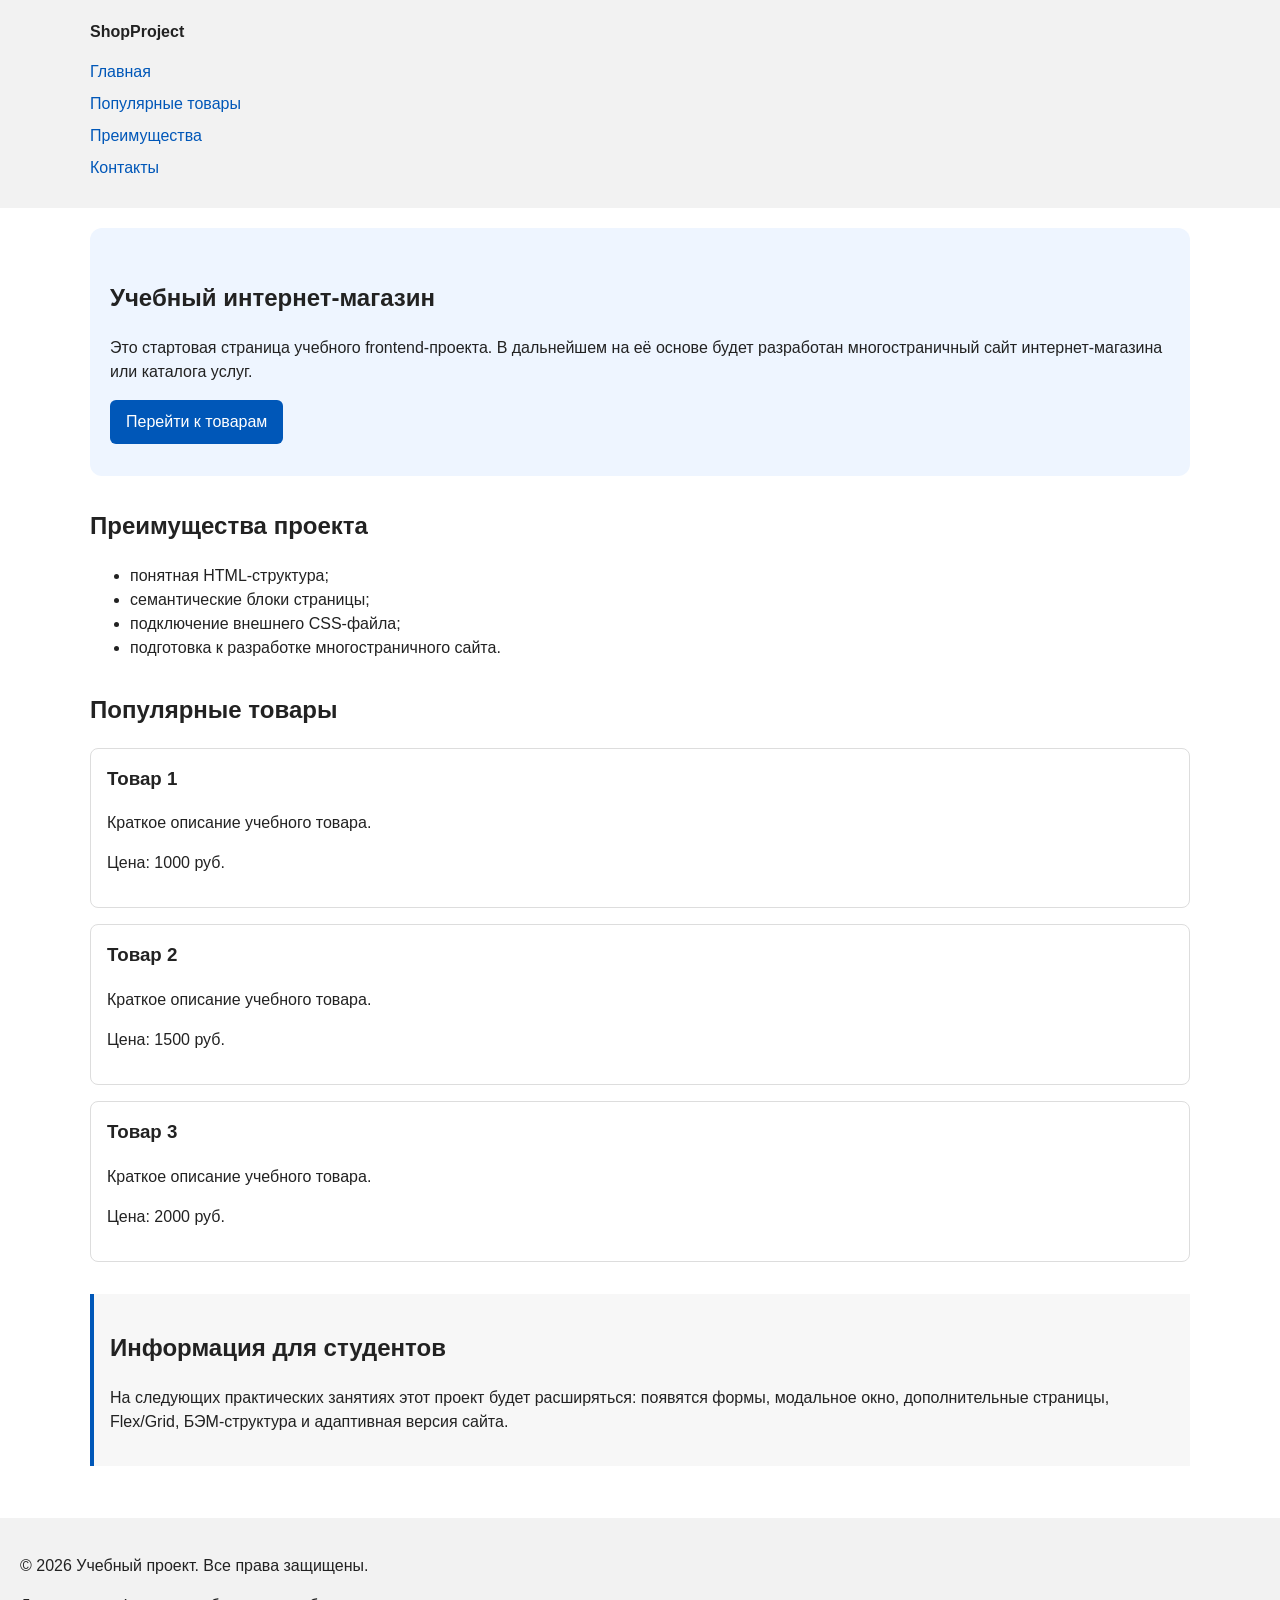
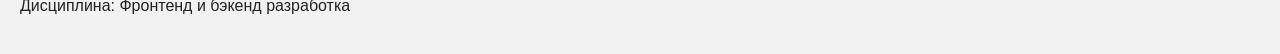
==== index.html @ c3f598f3 "feat: add semantic HTML structure and base CSS styles" ====
<!DOCTYPE html>
<html lang="ru">
<head>
  <meta charset="UTF-8">
  <meta name="viewport" content="width=device-width, initial-scale=1.0">
  <title>Учебный интернет-магазин</title>
  <link rel="stylesheet" href="css/style.css">
</head>
<body>

  <header>
    <div class="site-header">
      <a class="site-logo" href="index.html">ShopProject</a>

      <nav class="site-nav" aria-label="Основная навигация">
        <ul class="site-nav__list">
          <li><a href="index.html">Главная</a></li>
          <li><a href="#popular">Популярные товары</a></li>
          <li><a href="#advantages">Преимущества</a></li>
          <li><a href="#contacts">Контакты</a></li>
        </ul>
      </nav>
    </div>
  </header>

  <main>
    <section class="hero">
      <h1>Учебный интернет-магазин</h1>
      <p>
        Это стартовая страница учебного frontend-проекта.
        В дальнейшем на её основе будет разработан многостраничный сайт
        интернет-магазина или каталога услуг.
      </p>
      <a class="button" href="#popular">Перейти к товарам</a>
    </section>

    <section class="section" id="advantages">
      <h2>Преимущества проекта</h2>

      <ul class="advantages-list">
        <li>понятная HTML-структура;</li>
        <li>семантические блоки страницы;</li>
        <li>подключение внешнего CSS-файла;</li>
        <li>подготовка к разработке многостраничного сайта.</li>
      </ul>
    </section>

    <section class="section" id="popular">
      <h2>Популярные товары</h2>

      <article class="product-card">
        <h3>Товар 1</h3>
        <p>Краткое описание учебного товара.</p>
        <p>Цена: 1000 руб.</p>
      </article>

      <article class="product-card">
        <h3>Товар 2</h3>
        <p>Краткое описание учебного товара.</p>
        <p>Цена: 1500 руб.</p>
      </article>

      <article class="product-card">
        <h3>Товар 3</h3>
        <p>Краткое описание учебного товара.</p>
        <p>Цена: 2000 руб.</p>
      </article>
    </section>

    <aside class="aside-info">
      <h2>Информация для студентов</h2>
      <p>
        На следующих практических занятиях этот проект будет расширяться:
        появятся формы, модальное окно, дополнительные страницы, Flex/Grid,
        БЭМ-структура и адаптивная версия сайта.
      </p>
    </aside>
  </main>

  <!-- Подвал сайта -->
  <footer id="contacts">
    <p>&copy; 2026 Учебный проект. Все права защищены.</p>
    <p>Дисциплина: Фронтенд и бэкенд разработка</p>
  </footer>

</body>
</html>
---- css/style.css ----
/* 
  Универсальное правило для всех элементов.
  border-box делает расчёт размеров более понятным:
  width включает content, padding и border.
*/
* {
  box-sizing: border-box;
}

/*
  Убираем стандартный внешний отступ браузера у body.
  Без этого вокруг страницы может появиться белая рамка.
*/
body {
  margin: 0;
  font-family: Arial, sans-serif;
  line-height: 1.5;
  color: #222222;
  background-color: #ffffff;
}
/*
  Задаём внутренние отступы для основных областей страницы.
  Это делает содержимое визуально отделённым от краёв окна браузера.
*/
header,
main,
footer {
  padding: 20px;
}

/*
  Оформляем шапку страницы.
  Пока используется простой светло-серый фон.
*/
header {
  background-color: #f2f2f2;
}

/*
  Оформляем подвал страницы тем же фоном,
  чтобы визуально отделить его от основного содержимого.
*/
footer {
  background-color: #f2f2f2;
}
/*
  Ограничиваем ширину содержимого шапки,
  чтобы оно не растягивалось слишком сильно на широких экранах.
*/
.site-header {
  max-width: 1100px;
  margin: 0 auto;
}

/*
  Оформляем текстовый логотип.
*/
.site-logo {
  font-weight: bold;
  text-decoration: none;
  color: #222222;
}

/*
  Убираем стандартные отступы и маркеры списка навигации.
*/
.site-nav__list {
  padding: 0;
  margin: 16px 0 0;
  list-style: none;
}

/*
  Добавляем расстояние между пунктами меню.
*/
.site-nav__list li {
  margin-bottom: 8px;
}

/*
  Оформляем ссылки меню.
*/
.site-nav__list a {
  color: #0057b8;
  text-decoration: none;
}

/*
  При наведении мыши подчёркиваем ссылку.
  Подробно состояния интерфейса будут рассмотрены в практической работе 1.7.
*/
.site-nav__list a:hover {
  text-decoration: underline;
}
/*
  Hero-блок — первый крупный блок страницы.
  Он визуально отделяется от остальных разделов фоном и отступами.
*/
.hero {
  max-width: 1100px;
  margin: 0 auto 32px;
  padding: 32px 20px;
  background-color: #eef5ff;
  border-radius: 12px;
}

/*
  Общий класс для разделов страницы.
*/
.section {
  max-width: 1100px;
  margin: 0 auto 32px;
}

/*
  Убираем лишний верхний отступ у заголовков разделов.
*/
.section h2 {
  margin-top: 0;
}
/*
  Карточка товара — самостоятельный блок.
  На следующих занятиях карточки будут доработаны и выстроены в сетку.
*/
.product-card {
  margin-bottom: 16px;
  padding: 16px;
  border: 1px solid #dddddd;
  border-radius: 8px;
  background-color: #ffffff;
}

/*
  Убираем лишний верхний отступ у заголовка карточки.
*/
.product-card h3 {
  margin-top: 0;
}
/*
  Пока это обычная ссылка, но визуально она оформляется как кнопка.
*/
.button {
  display: inline-block;
  padding: 10px 16px;
  color: #ffffff;
  background-color: #0057b8;
  text-decoration: none;
  border-radius: 6px;
}

/*
  Простое состояние наведения для кнопки.
*/
.button:hover {
  background-color: #003f86;
}

/*
  Дополнительный информационный блок.
*/
.aside-info {
  max-width: 1100px;
  margin: 0 auto 32px;
  padding: 16px;
  border-left: 4px solid #0057b8;
  background-color: #f7f7f7;
}
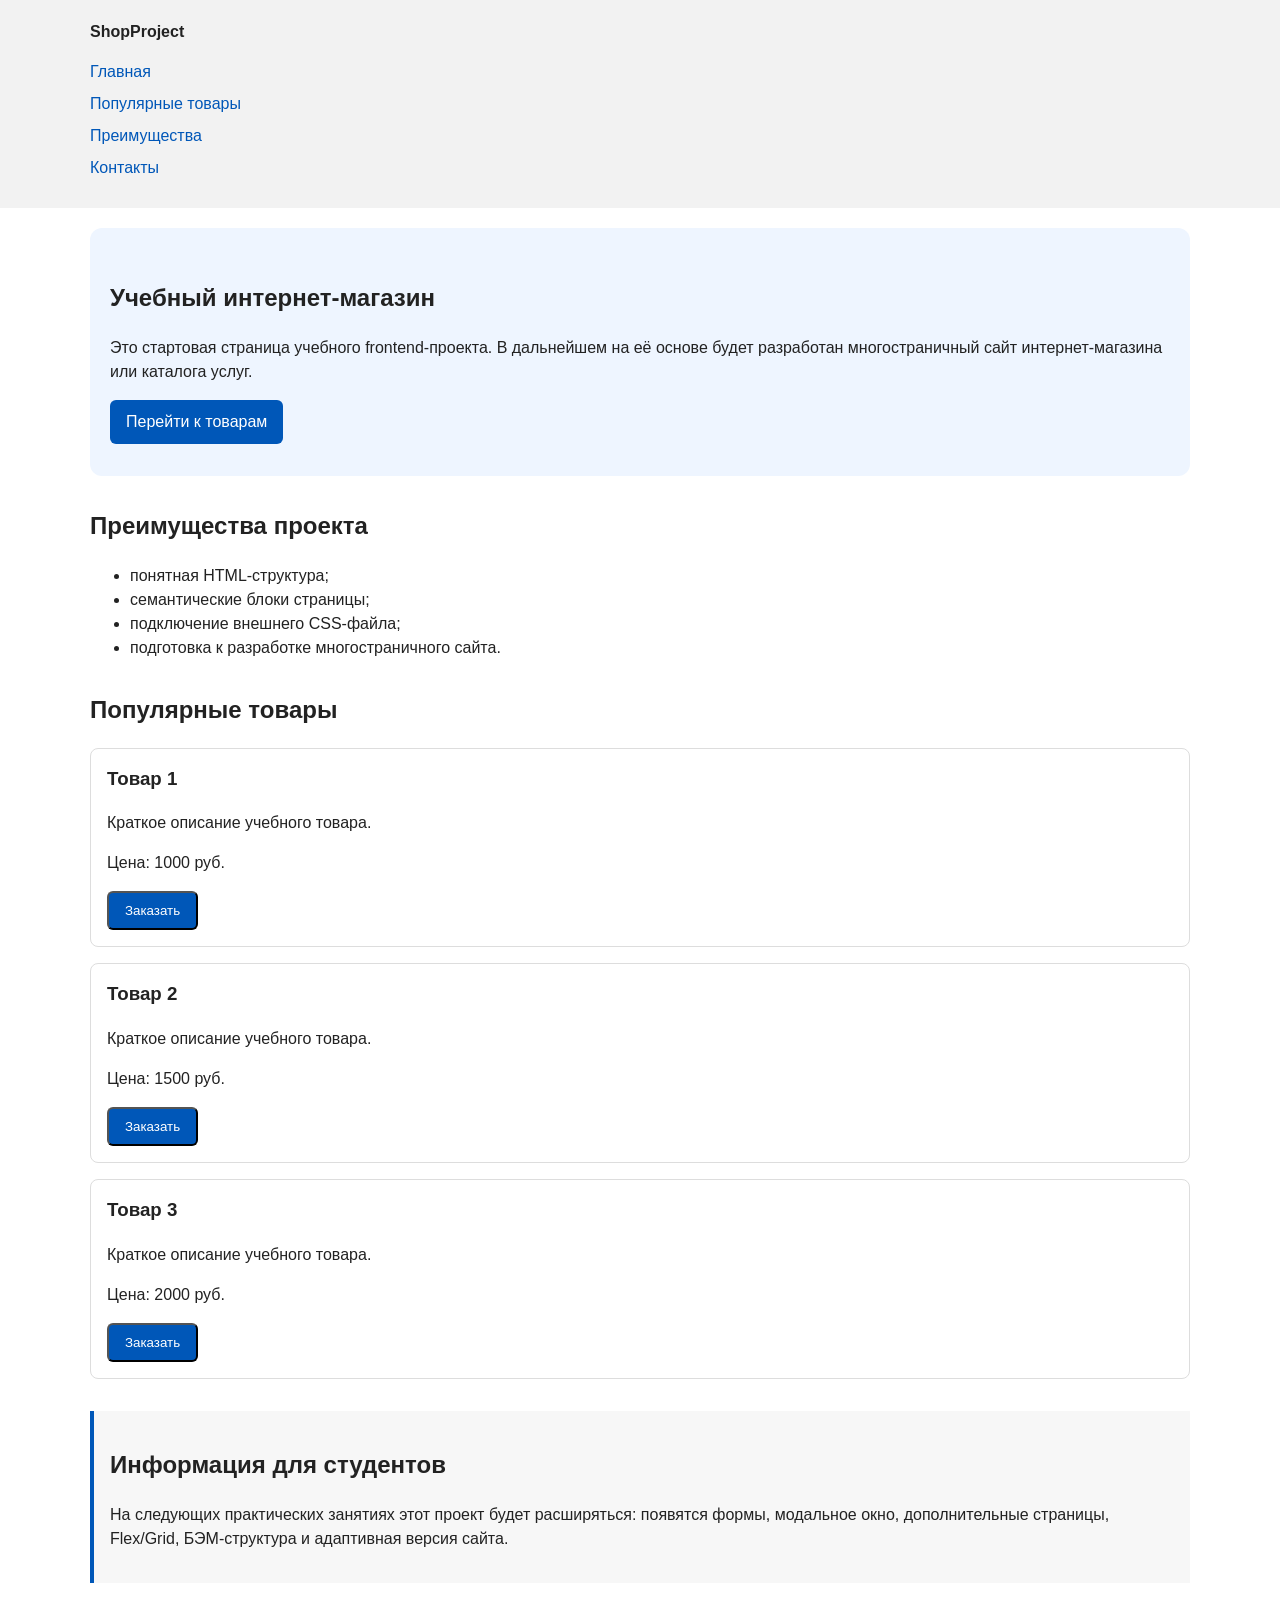
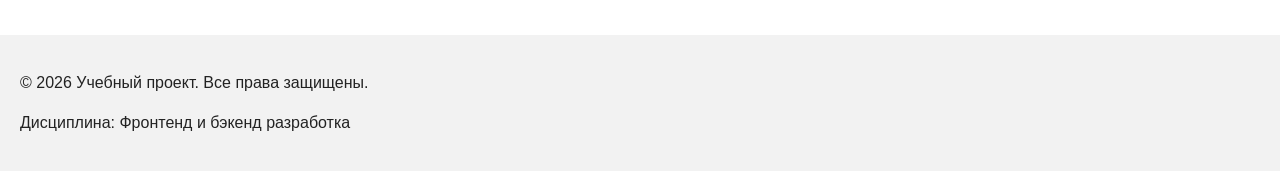
==== commit 06bb58aa: "feat: add order form modal and validation" ====
--- a/index.html
+++ b/index.html
@@ -5,6 +5,7 @@
   <meta name="viewport" content="width=device-width, initial-scale=1.0">
   <title>Учебный интернет-магазин</title>
   <link rel="stylesheet" href="css/style.css">
+  <script src="js/main.js" defer></script>
 </head>
 <body>
 
@@ -52,18 +53,30 @@
         <h3>Товар 1</h3>
         <p>Краткое описание учебного товара.</p>
         <p>Цена: 1000 руб.</p>
+        <button class="button product-card__button" type="button" data-product="Товар 1">
+  Заказать
+</button>
+        
       </article>
 
       <article class="product-card">
         <h3>Товар 2</h3>
         <p>Краткое описание учебного товара.</p>
         <p>Цена: 1500 руб.</p>
+        <button class="button product-card__button" type="button" data-product="Товар 1">
+  Заказать
+</button>
+
       </article>
 
       <article class="product-card">
         <h3>Товар 3</h3>
         <p>Краткое описание учебного товара.</p>
         <p>Цена: 2000 руб.</p>
+        <button class="button product-card__button" type="button" data-product="Товар 1">
+  Заказать
+</button>
+
       </article>
     </section>
 
@@ -82,6 +95,102 @@
     <p>&copy; 2026 Учебный проект. Все права защищены.</p>
     <p>Дисциплина: Фронтенд и бэкенд разработка</p>
   </footer>
+<dialog class="order-dialog" id="order-dialog" aria-labelledby="order-dialog-title">
+  <h2 id="order-dialog-title">Оформление заявки</h2>
+
+  <form class="order-form" id="order-form" action="#" method="post" novalidate>
+    <input id="selected-product" name="selected-product" type="hidden">
+
+    <div class="form-field">
+      <label for="order-name">Имя</label>
+      <input
+        id="order-name"
+        name="name"
+        type="text"
+        placeholder="Введите ваше имя"
+        minlength="2"
+        autocomplete="given-name"
+        required
+      >
+    </div>
+
+    <div class="form-field">
+      <label for="order-email">E-mail</label>
+      <input
+        id="order-email"
+        name="email"
+        type="email"
+        placeholder="example@mail.ru"
+        autocomplete="email"
+        required
+      >
+    </div>
+
+    <div class="form-field">
+      <label for="order-phone">Телефон</label>
+      <input
+        id="order-phone"
+        name="phone"
+        type="tel"
+        inputmode="tel"
+        placeholder="+7 (900) 000-00-00"
+        pattern="^\+7 \(\d{3}\) \d{3}-\d{2}-\d{2}$"
+        required
+      >
+      <small>Формат: +7 (900) 000-00-00</small>
+    </div>
+
+    <div class="form-field">
+      <label for="order-date">Дата связи</label>
+      <input
+        id="order-date"
+        name="date"
+        type="date"
+      >
+    </div>
+
+    <div class="form-field">
+      <label for="order-topic">Тема заявки</label>
+      <select id="order-topic" name="topic" required>
+        <option value="">Выберите тему</option>
+        <option value="product">Заказ товара</option>
+        <option value="consultation">Консультация</option>
+        <option value="delivery">Доставка</option>
+      </select>
+    </div>
+
+    <div class="form-field">
+      <label for="order-comment">Комментарий</label>
+      <textarea
+        id="order-comment"
+        name="comment"
+        rows="4"
+        placeholder="Укажите дополнительную информацию"
+      ></textarea>
+    </div>
+
+    <div class="form-field form-field--checkbox">
+      <label>
+        <input
+          id="order-agreement"
+          name="agreement"
+          type="checkbox"
+          required
+        >
+        Я согласен на обработку данных
+      </label>
+    </div>
+
+    <div class="form-actions">
+      <button type="button" id="close-order-dialog">Закрыть</button>
+      <button type="submit">Отправить заявку</button>
+    </div>
+  </form>
+</dialog>
+
+<p class="success-message" id="success-message" hidden>
+  Форма успешно отправлена!
+</p>
 
 </body>
 </html>
--- a/css/style.css
+++ b/css/style.css
@@ -165,3 +165,104 @@
   border-left: 4px solid #0057b8;
   background-color: #f7f7f7;
 }
+/*
+  Модальное окно.
+  Элемент dialog сам умеет открываться поверх страницы.
+*/
+.order-dialog {
+  width: min(100% - 32px, 560px);
+  padding: 24px;
+  border: none;
+  border-radius: 12px;
+}
+
+/*
+  Затемнение фона за модальным окном.
+*/
+.order-dialog::backdrop {
+  background-color: rgba(0, 0, 0, 0.5);
+}
+
+/*
+  Поле формы.
+  Каждый блок получает нижний отступ.
+*/
+.form-field {
+  margin-bottom: 16px;
+}
+
+/*
+  Подпись поля.
+*/
+.form-field label {
+  display: block;
+  margin-bottom: 6px;
+}
+
+/*
+  Основные поля формы.
+*/
+.form-field input,
+.form-field select,
+.form-field textarea {
+  width: 100%;
+  padding: 10px 12px;
+  border: 1px solid #cccccc;
+  border-radius: 6px;
+  font: inherit;
+}
+
+/*
+  Checkbox не должен занимать всю ширину.
+*/
+.form-field input[type="checkbox"] {
+  width: auto;
+}
+
+/*
+  Подсказка под полем телефона.
+*/
+.form-field small {
+  display: block;
+  margin-top: 4px;
+  color: #666666;
+}
+
+/*
+  Видимый фокус для клавиатурной навигации.
+*/
+.form-field input:focus-visible,
+.form-field select:focus-visible,
+.form-field textarea:focus-visible,
+.form-actions button:focus-visible {
+  outline: 2px solid #0057b8;
+  outline-offset: 2px;
+}
+
+/*
+  Подсветка ошибочных полей.
+  Атрибут aria-invalid будет добавляться через JavaScript.
+*/
+[aria-invalid="true"] {
+  border-color: #b00020;
+}
+
+/*
+  Кнопки формы.
+*/
+.form-actions {
+  display: flex;
+  gap: 12px;
+  margin-top: 20px;
+}
+
+/*
+  Сообщение об успешной отправке.
+*/
+.success-message {
+  max-width: 1100px;
+  margin: 24px auto;
+  padding: 16px;
+  border-left: 4px solid #168a2f;
+  background-color: #eefaf0;
+}
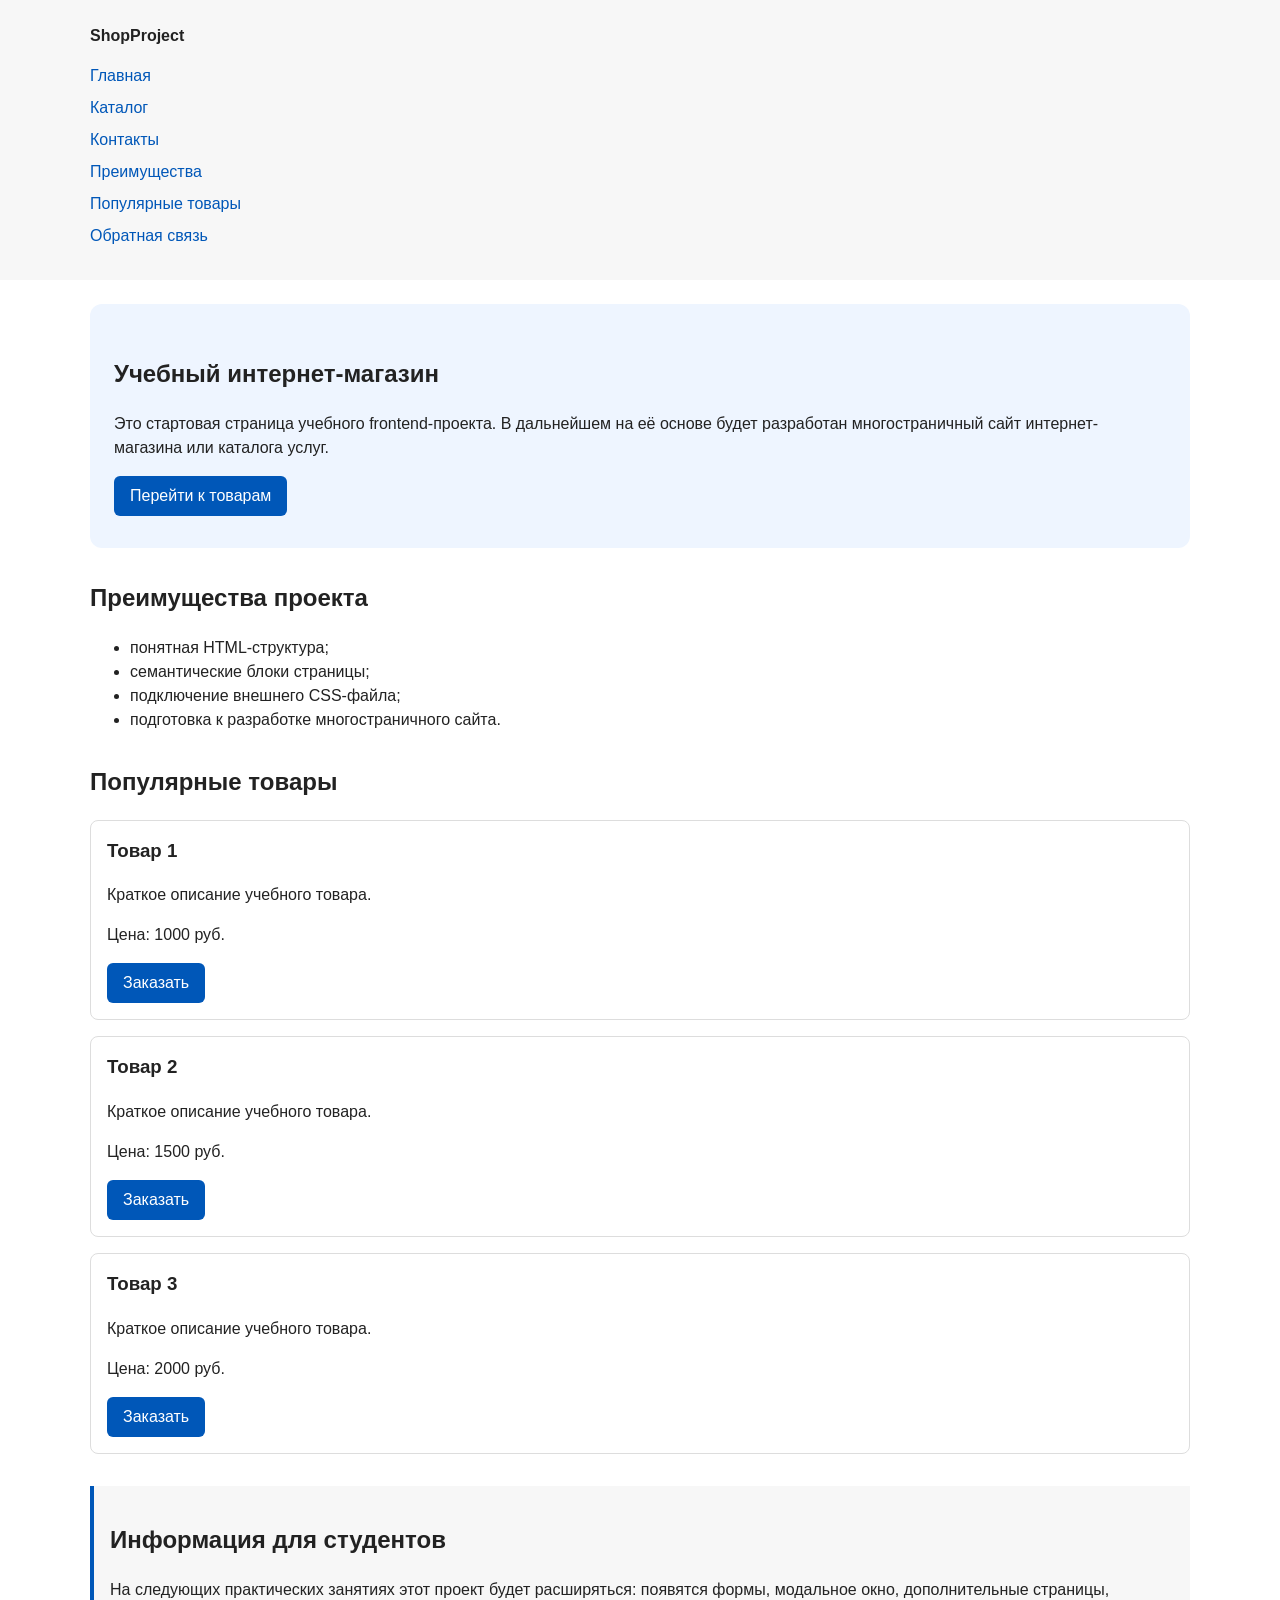
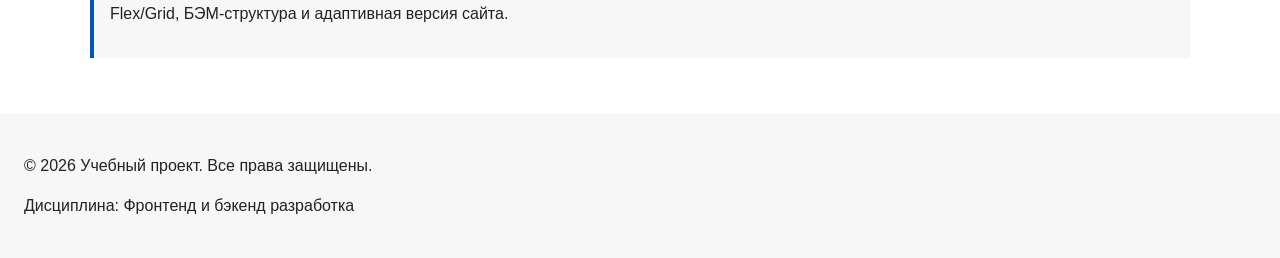
==== commit 22e9a4a3: "feat: add multi-page structure navigation and anchors" ====
--- a/index.html
+++ b/index.html
@@ -3,6 +3,7 @@
 <head>
   <meta charset="UTF-8">
   <meta name="viewport" content="width=device-width, initial-scale=1.0">
+  <meta name="description" content="Главная страница учебного интернет-магазина: преимущества и популярные товары.">
   <title>Учебный интернет-магазин</title>
   <link rel="stylesheet" href="css/style.css">
   <script src="js/main.js" defer></script>
@@ -16,9 +17,11 @@
       <nav class="site-nav" aria-label="Основная навигация">
         <ul class="site-nav__list">
           <li><a href="index.html">Главная</a></li>
-          <li><a href="#popular">Популярные товары</a></li>
-          <li><a href="#advantages">Преимущества</a></li>
-          <li><a href="#contacts">Контакты</a></li>
+          <li><a href="catalog.html">Каталог</a></li>
+          <li><a href="contacts.html">Контакты</a></li>
+          <li><a href="index.html#advantages">Преимущества</a></li>
+          <li><a href="index.html#popular">Популярные товары</a></li>
+          <li><a href="index.html#contacts">Обратная связь</a></li>
         </ul>
       </nav>
     </div>
@@ -54,29 +57,26 @@
         <p>Краткое описание учебного товара.</p>
         <p>Цена: 1000 руб.</p>
         <button class="button product-card__button" type="button" data-product="Товар 1">
-  Заказать
-</button>
-        
+          Заказать
+        </button>
       </article>
 
       <article class="product-card">
         <h3>Товар 2</h3>
         <p>Краткое описание учебного товара.</p>
         <p>Цена: 1500 руб.</p>
-        <button class="button product-card__button" type="button" data-product="Товар 1">
-  Заказать
-</button>
-
+        <button class="button product-card__button" type="button" data-product="Товар 2">
+          Заказать
+        </button>
       </article>
 
       <article class="product-card">
         <h3>Товар 3</h3>
         <p>Краткое описание учебного товара.</p>
         <p>Цена: 2000 руб.</p>
-        <button class="button product-card__button" type="button" data-product="Товар 1">
-  Заказать
-</button>
-
+        <button class="button product-card__button" type="button" data-product="Товар 3">
+          Заказать
+        </button>
       </article>
     </section>
 
@@ -95,102 +95,105 @@
     <p>&copy; 2026 Учебный проект. Все права защищены.</p>
     <p>Дисциплина: Фронтенд и бэкенд разработка</p>
   </footer>
-<dialog class="order-dialog" id="order-dialog" aria-labelledby="order-dialog-title">
-  <h2 id="order-dialog-title">Оформление заявки</h2>
 
-  <form class="order-form" id="order-form" action="#" method="post" novalidate>
-    <input id="selected-product" name="selected-product" type="hidden">
+  <!-- Модальное окно с формой заявки -->
+  <dialog class="order-dialog" id="order-dialog" aria-labelledby="order-dialog-title">
+    <h2 id="order-dialog-title">Оформление заявки</h2>
 
-    <div class="form-field">
-      <label for="order-name">Имя</label>
-      <input
-        id="order-name"
-        name="name"
-        type="text"
-        placeholder="Введите ваше имя"
-        minlength="2"
-        autocomplete="given-name"
-        required
-      >
-    </div>
+    <form class="order-form" id="order-form" action="#" method="post" novalidate>
+      <input id="selected-product" name="selected-product" type="hidden">
 
-    <div class="form-field">
-      <label for="order-email">E-mail</label>
-      <input
-        id="order-email"
-        name="email"
-        type="email"
-        placeholder="example@mail.ru"
-        autocomplete="email"
-        required
-      >
-    </div>
-
-    <div class="form-field">
-      <label for="order-phone">Телефон</label>
-      <input
-        id="order-phone"
-        name="phone"
-        type="tel"
-        inputmode="tel"
-        placeholder="+7 (900) 000-00-00"
-        pattern="^\+7 \(\d{3}\) \d{3}-\d{2}-\d{2}$"
-        required
-      >
-      <small>Формат: +7 (900) 000-00-00</small>
-    </div>
-
-    <div class="form-field">
-      <label for="order-date">Дата связи</label>
-      <input
-        id="order-date"
-        name="date"
-        type="date"
-      >
-    </div>
-
-    <div class="form-field">
-      <label for="order-topic">Тема заявки</label>
-      <select id="order-topic" name="topic" required>
-        <option value="">Выберите тему</option>
-        <option value="product">Заказ товара</option>
-        <option value="consultation">Консультация</option>
-        <option value="delivery">Доставка</option>
-      </select>
-    </div>
-
-    <div class="form-field">
-      <label for="order-comment">Комментарий</label>
-      <textarea
-        id="order-comment"
-        name="comment"
-        rows="4"
-        placeholder="Укажите дополнительную информацию"
-      ></textarea>
-    </div>
-
-    <div class="form-field form-field--checkbox">
-      <label>
+      <div class="form-field">
+        <label for="order-name">Имя</label>
         <input
-          id="order-agreement"
-          name="agreement"
-          type="checkbox"
+          id="order-name"
+          name="name"
+          type="text"
+          placeholder="Введите ваше имя"
+          minlength="2"
+          autocomplete="given-name"
           required
         >
-        Я согласен на обработку данных
-      </label>
-    </div>
+      </div>
 
-    <div class="form-actions">
-      <button type="button" id="close-order-dialog">Закрыть</button>
-      <button type="submit">Отправить заявку</button>
-    </div>
-  </form>
-</dialog>
+      <div class="form-field">
+        <label for="order-email">E-mail</label>
+        <input
+          id="order-email"
+          name="email"
+          type="email"
+          placeholder="example@mail.ru"
+          autocomplete="email"
+          required
+        >
+      </div>
 
-<p class="success-message" id="success-message" hidden>
-  Форма успешно отправлена!
-</p>
+      <div class="form-field">
+        <label for="order-phone">Телефон</label>
+        <input
+          id="order-phone"
+          name="phone"
+          type="tel"
+          inputmode="tel"
+          placeholder="+7 (900) 000-00-00"
+          pattern="^\+7 \(\d{3}\) \d{3}-\d{2}-\d{2}$"
+          required
+        >
+        <small>Формат: +7 (900) 000-00-00</small>
+      </div>
+
+      <div class="form-field">
+        <label for="order-date">Дата связи</label>
+        <input
+          id="order-date"
+          name="date"
+          type="date"
+        >
+      </div>
+
+      <div class="form-field">
+        <label for="order-topic">Тема заявки</label>
+        <select id="order-topic" name="topic" required>
+          <option value="">Выберите тему</option>
+          <option value="product">Заказ товара</option>
+          <option value="consultation">Консультация</option>
+          <option value="delivery">Доставка</option>
+        </select>
+      </div>
+
+      <div class="form-field">
+        <label for="order-comment">Комментарий</label>
+        <textarea
+          id="order-comment"
+          name="comment"
+          rows="4"
+          placeholder="Укажите дополнительную информацию"
+        ></textarea>
+      </div>
+
+      <div class="form-field form-field--checkbox">
+        <label>
+          <input
+            id="order-agreement"
+            name="agreement"
+            type="checkbox"
+            required
+          >
+          Я согласен на обработку данных
+        </label>
+      </div>
+
+      <div class="form-actions">
+        <button type="button" id="close-order-dialog">Закрыть</button>
+        <button type="submit">Отправить заявку</button>
+      </div>
+    </form>
+  </dialog>
+
+  <!-- Сообщение об успешной отправке -->
+  <p class="success-message" id="success-message" hidden>
+    Форма успешно отправлена!
+  </p>
 
 </body>
 </html>
--- a/css/style.css
+++ b/css/style.css
@@ -1,64 +1,170 @@
-/* 
-  Универсальное правило для всех элементов.
-  border-box делает расчёт размеров более понятным:
-  width включает content, padding и border.
+/* ===============================
+   1. Переменные проекта
+   =============================== */
+
+/*
+  :root — корневой элемент страницы (html).
+  Здесь храним все значения, которые повторяются в проекте.
+  Чтобы поменять, например, основной цвет сайта,
+  достаточно изменить одну строку здесь.
+*/
+:root {
+  /* Основные цвета проекта */
+  --color-bg: #ffffff;
+  --color-text: #222222;
+  --color-muted: #666666;
+  --color-primary: #0057b8;
+  --color-primary-dark: #003f86;
+  --color-border: #dddddd;
+  --color-surface: #f7f7f7;
+  --color-surface-accent: #eef5ff;
+  --color-danger: #b00020;
+  --color-success: #168a2f;
+  --color-success-bg: #eefaf0;
+  --color-white: #ffffff;
+
+  /* Отступы */
+  --space-xs: 4px;
+  --space-sm: 8px;
+  --space-md: 16px;
+  --space-lg: 24px;
+  --space-xl: 32px;
+
+  /* Скругления */
+  --radius-sm: 6px;
+  --radius-md: 8px;
+  --radius-lg: 12px;
+
+  /* Размеры */
+  --container-width: 1100px;
+}
+
+
+/* ===============================
+   2. Базовые стили
+   =============================== */
+
+/*
+  border-box: width включает content, padding и border.
 */
 * {
   box-sizing: border-box;
 }
 
 /*
-  Убираем стандартный внешний отступ браузера у body.
-  Без этого вокруг страницы может появиться белая рамка.
+  Убираем стандартный отступ браузера у body
+  и задаём общие стили текста через переменные.
 */
 body {
   margin: 0;
   font-family: Arial, sans-serif;
   line-height: 1.5;
-  color: #222222;
-  background-color: #ffffff;
-}
-/*
-  Задаём внутренние отступы для основных областей страницы.
-  Это делает содержимое визуально отделённым от краёв окна браузера.
+  color: var(--color-text);
+  background-color: var(--color-bg);
+}
+
+/*
+  Внутренние отступы для основных областей страницы.
 */
 header,
 main,
 footer {
-  padding: 20px;
-}
-
-/*
-  Оформляем шапку страницы.
-  Пока используется простой светло-серый фон.
+  padding: var(--space-lg);
+}
+
+/*
+  Шапка и подвал — нейтральный фон.
 */
 header {
-  background-color: #f2f2f2;
-}
-
-/*
-  Оформляем подвал страницы тем же фоном,
-  чтобы визуально отделить его от основного содержимого.
-*/
+  background-color: var(--color-surface);
+}
+
 footer {
-  background-color: #f2f2f2;
-}
-/*
-  Ограничиваем ширину содержимого шапки,
-  чтобы оно не растягивалось слишком сильно на широких экранах.
+  background-color: var(--color-surface);
+}
+
+
+/* ===============================
+   3. Общие элементы интерфейса
+   =============================== */
+
+/*
+  Ссылки: базовый цвет, наведение и видимый фокус с клавиатуры.
+*/
+a {
+  color: var(--color-primary);
+}
+
+a:hover {
+  color: var(--color-primary-dark);
+}
+
+a:focus-visible {
+  outline: 2px solid var(--color-primary);
+  outline-offset: 3px;
+}
+
+/*
+  Кнопка. Класс .button можно повесить и на <a>, и на <button>.
+*/
+.button {
+  display: inline-block;
+  padding: var(--space-sm) var(--space-md);
+  color: var(--color-white);
+  background-color: var(--color-primary);
+  text-decoration: none;
+  border: none;
+  border-radius: var(--radius-sm);
+  font: inherit;
+  cursor: pointer;
+}
+
+/*
+  При наведении затемняем фон.
+  color повторяем специально: иначе правило a:hover
+  перекрасило бы текст ссылки-кнопки в тёмно-синий.
+*/
+.button:hover {
+  color: var(--color-white);
+  background-color: var(--color-primary-dark);
+}
+
+.button:focus-visible {
+  outline: 2px solid var(--color-primary);
+  outline-offset: 3px;
+}
+
+/*
+  Отключённая кнопка: приглушённая, курсор «запрещено».
+*/
+.button:disabled,
+button:disabled {
+  opacity: 0.6;
+  cursor: not-allowed;
+}
+
+
+/* ===============================
+   4. Компоненты страницы
+   =============================== */
+
+/* --- Шапка и навигация --- */
+
+/*
+  Ограничиваем ширину содержимого шапки и центрируем его.
 */
 .site-header {
-  max-width: 1100px;
+  max-width: var(--container-width);
   margin: 0 auto;
 }
 
 /*
-  Оформляем текстовый логотип.
+  Текстовый логотип.
 */
 .site-logo {
   font-weight: bold;
   text-decoration: none;
-  color: #222222;
+  color: var(--color-text);
 }
 
 /*
@@ -66,114 +172,104 @@
 */
 .site-nav__list {
   padding: 0;
-  margin: 16px 0 0;
+  margin: var(--space-md) 0 0;
   list-style: none;
 }
 
 /*
-  Добавляем расстояние между пунктами меню.
+  Расстояние между пунктами меню.
 */
 .site-nav__list li {
-  margin-bottom: 8px;
-}
-
-/*
-  Оформляем ссылки меню.
+  margin-bottom: var(--space-sm);
+}
+
+/*
+  Ссылки меню.
 */
 .site-nav__list a {
-  color: #0057b8;
+  color: var(--color-primary);
   text-decoration: none;
 }
 
 /*
-  При наведении мыши подчёркиваем ссылку.
-  Подробно состояния интерфейса будут рассмотрены в практической работе 1.7.
+  При наведении подчёркиваем ссылку меню.
 */
 .site-nav__list a:hover {
   text-decoration: underline;
 }
+
+/* --- Hero и секции --- */
+
 /*
   Hero-блок — первый крупный блок страницы.
-  Он визуально отделяется от остальных разделов фоном и отступами.
 */
 .hero {
-  max-width: 1100px;
-  margin: 0 auto 32px;
-  padding: 32px 20px;
-  background-color: #eef5ff;
-  border-radius: 12px;
+  max-width: var(--container-width);
+  margin: 0 auto var(--space-xl);
+  padding: var(--space-xl) var(--space-lg);
+  background-color: var(--color-surface-accent);
+  border-radius: var(--radius-lg);
 }
 
 /*
   Общий класс для разделов страницы.
 */
 .section {
-  max-width: 1100px;
-  margin: 0 auto 32px;
-}
-
-/*
-  Убираем лишний верхний отступ у заголовков разделов.
-*/
+  max-width: var(--container-width);
+  margin: 0 auto var(--space-xl);
+}
+
 .section h2 {
   margin-top: 0;
 }
+
+/* --- Карточки товаров --- */
+
 /*
   Карточка товара — самостоятельный блок.
-  На следующих занятиях карточки будут доработаны и выстроены в сетку.
 */
 .product-card {
-  margin-bottom: 16px;
-  padding: 16px;
-  border: 1px solid #dddddd;
-  border-radius: 8px;
-  background-color: #ffffff;
-}
-
-/*
-  Убираем лишний верхний отступ у заголовка карточки.
-*/
+  margin-bottom: var(--space-md);
+  padding: var(--space-md);
+  border: 1px solid var(--color-border);
+  border-radius: var(--radius-md);
+  background-color: var(--color-bg);
+}
+
+/*
+  При наведении подсвечиваем рамку карточки.
+*/
+.product-card:hover {
+  border-color: var(--color-primary);
+}
+
 .product-card h3 {
   margin-top: 0;
 }
-/*
-  Пока это обычная ссылка, но визуально она оформляется как кнопка.
-*/
-.button {
-  display: inline-block;
-  padding: 10px 16px;
-  color: #ffffff;
-  background-color: #0057b8;
-  text-decoration: none;
-  border-radius: 6px;
-}
-
-/*
-  Простое состояние наведения для кнопки.
-*/
-.button:hover {
-  background-color: #003f86;
-}
-
-/*
-  Дополнительный информационный блок.
-*/
+
+/* --- Дополнительный блок --- */
+
 .aside-info {
-  max-width: 1100px;
-  margin: 0 auto 32px;
-  padding: 16px;
-  border-left: 4px solid #0057b8;
-  background-color: #f7f7f7;
-}
+  max-width: var(--container-width);
+  margin: 0 auto var(--space-xl);
+  padding: var(--space-md);
+  border-left: 4px solid var(--color-primary);
+  background-color: var(--color-surface);
+}
+
+
+/* ===============================
+   5. Форма и модальное окно
+   =============================== */
+
 /*
   Модальное окно.
-  Элемент dialog сам умеет открываться поверх страницы.
 */
 .order-dialog {
   width: min(100% - 32px, 560px);
-  padding: 24px;
+  padding: var(--space-lg);
   border: none;
-  border-radius: 12px;
+  border-radius: var(--radius-lg);
 }
 
 /*
@@ -184,19 +280,15 @@
 }
 
 /*
-  Поле формы.
-  Каждый блок получает нижний отступ.
+  Блок одного поля формы.
 */
 .form-field {
-  margin-bottom: 16px;
-}
-
-/*
-  Подпись поля.
-*/
+  margin-bottom: var(--space-md);
+}
+
 .form-field label {
   display: block;
-  margin-bottom: 6px;
+  margin-bottom: var(--space-xs);
 }
 
 /*
@@ -207,8 +299,8 @@
 .form-field textarea {
   width: 100%;
   padding: 10px 12px;
-  border: 1px solid #cccccc;
-  border-radius: 6px;
+  border: 1px solid var(--color-border);
+  border-radius: var(--radius-sm);
   font: inherit;
 }
 
@@ -220,12 +312,21 @@
 }
 
 /*
-  Подсказка под полем телефона.
+  Подсказка под полем.
 */
 .form-field small {
   display: block;
-  margin-top: 4px;
-  color: #666666;
+  margin-top: var(--space-xs);
+  color: var(--color-muted);
+}
+
+/*
+  Наведение на поле формы.
+*/
+.form-field input:hover,
+.form-field select:hover,
+.form-field textarea:hover {
+  border-color: var(--color-primary);
 }
 
 /*
@@ -235,16 +336,18 @@
 .form-field select:focus-visible,
 .form-field textarea:focus-visible,
 .form-actions button:focus-visible {
-  outline: 2px solid #0057b8;
-  outline-offset: 2px;
+  outline: 2px solid var(--color-primary);
+  outline-offset: 3px;
 }
 
 /*
   Подсветка ошибочных полей.
-  Атрибут aria-invalid будет добавляться через JavaScript.
-*/
-[aria-invalid="true"] {
-  border-color: #b00020;
+  Атрибут aria-invalid добавляет JavaScript из практики №3.
+  Селектор начинается с .form-field, чтобы он был «сильнее»
+  правила .form-field input, которое задаёт обычную серую рамку.
+*/
+.form-field [aria-invalid="true"] {
+  border-color: var(--color-danger);
 }
 
 /*
@@ -252,17 +355,46 @@
 */
 .form-actions {
   display: flex;
-  gap: 12px;
-  margin-top: 20px;
+  gap: var(--space-md);
+  margin-top: var(--space-lg);
+}
+
+/*
+  Общий вид кнопок формы: обводка в основном цвете.
+*/
+.form-actions button {
+  padding: var(--space-sm) var(--space-md);
+  color: var(--color-primary);
+  background-color: var(--color-white);
+  border: 1px solid var(--color-primary);
+  border-radius: var(--radius-sm);
+  font: inherit;
+  cursor: pointer;
+}
+
+.form-actions button:hover {
+  background-color: var(--color-surface-accent);
+}
+
+/*
+  Главная кнопка «Отправить заявку» — залитая.
+*/
+.form-actions button[type="submit"] {
+  color: var(--color-white);
+  background-color: var(--color-primary);
+}
+
+.form-actions button[type="submit"]:hover {
+  background-color: var(--color-primary-dark);
 }
 
 /*
   Сообщение об успешной отправке.
 */
 .success-message {
-  max-width: 1100px;
-  margin: 24px auto;
-  padding: 16px;
-  border-left: 4px solid #168a2f;
-  background-color: #eefaf0;
-}
+  max-width: var(--container-width);
+  margin: var(--space-lg) auto;
+  padding: var(--space-md);
+  border-left: 4px solid var(--color-success);
+  background-color: var(--color-success-bg);
+}
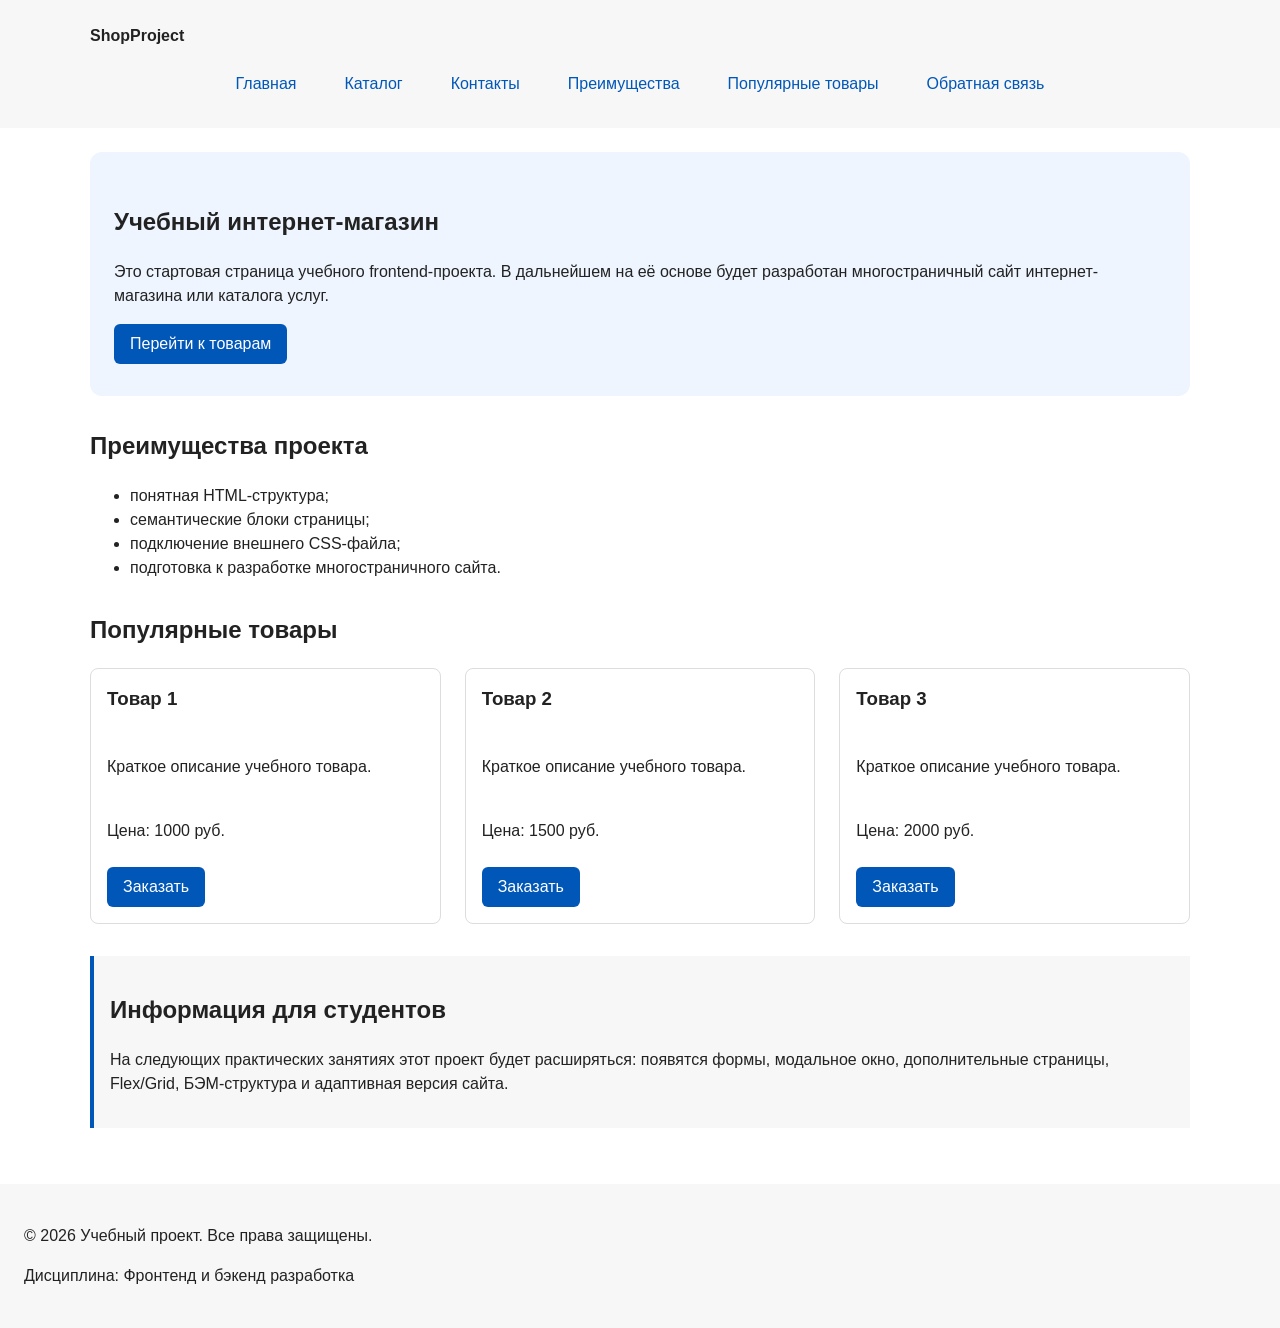
==== commit 6184e10f: "feat: add flex navigation and grid catalog layout" ====
--- a/index.html
+++ b/index.html
@@ -52,32 +52,35 @@
     <section class="section" id="popular">
       <h2>Популярные товары</h2>
 
-      <article class="product-card">
-        <h3>Товар 1</h3>
-        <p>Краткое описание учебного товара.</p>
-        <p>Цена: 1000 руб.</p>
-        <button class="button product-card__button" type="button" data-product="Товар 1">
-          Заказать
-        </button>
-      </article>
-
-      <article class="product-card">
-        <h3>Товар 2</h3>
-        <p>Краткое описание учебного товара.</p>
-        <p>Цена: 1500 руб.</p>
-        <button class="button product-card__button" type="button" data-product="Товар 2">
-          Заказать
-        </button>
-      </article>
-
-      <article class="product-card">
-        <h3>Товар 3</h3>
-        <p>Краткое описание учебного товара.</p>
-        <p>Цена: 2000 руб.</p>
-        <button class="button product-card__button" type="button" data-product="Товар 3">
-          Заказать
-        </button>
-      </article>
+      <!-- Сетка карточек: display: grid -->
+      <div class="products-grid">
+        <article class="product-card">
+          <h3>Товар 1</h3>
+          <p>Краткое описание учебного товара.</p>
+          <p>Цена: 1000 руб.</p>
+          <button class="button product-card__button" type="button" data-product="Товар 1">
+            Заказать
+          </button>
+        </article>
+
+        <article class="product-card">
+          <h3>Товар 2</h3>
+          <p>Краткое описание учебного товара.</p>
+          <p>Цена: 1500 руб.</p>
+          <button class="button product-card__button" type="button" data-product="Товар 2">
+            Заказать
+          </button>
+        </article>
+
+        <article class="product-card">
+          <h3>Товар 3</h3>
+          <p>Краткое описание учебного товара.</p>
+          <p>Цена: 2000 руб.</p>
+          <button class="button product-card__button" type="button" data-product="Товар 3">
+            Заказать
+          </button>
+        </article>
+      </div>
     </section>
 
     <aside class="aside-info">
--- a/css/style.css
+++ b/css/style.css
@@ -45,6 +45,13 @@
    =============================== */
 
 /*
+  Плавная прокрутка при переходе по якорным ссылкам.
+*/
+html {
+  scroll-behavior: smooth;
+}
+
+/*
   border-box: width включает content, padding и border.
 */
 * {
@@ -102,6 +109,15 @@
 a:focus-visible {
   outline: 2px solid var(--color-primary);
   outline-offset: 3px;
+}
+
+/*
+  :target — элемент, к которому перешли по якорю (например, #popular).
+  Пунктирная рамка показывает, куда именно попал пользователь.
+*/
+:target {
+  outline: 2px dashed var(--color-primary);
+  outline-offset: 4px;
 }
 
 /*
@@ -168,34 +184,66 @@
 }
 
 /*
-  Убираем стандартные отступы и маркеры списка навигации.
+  Меню — flex-контейнер: пункты выстраиваются в строку.
+  flex-wrap: wrap — если пункты не помещаются, они переносятся.
+  justify-content: center — выравнивание по центру по горизонтали.
+  align-items: center — выравнивание по центру по вертикали.
+  gap — одинаковое расстояние между пунктами.
 */
 .site-nav__list {
+  display: flex;
+  flex-wrap: wrap;
+  justify-content: center;
+  align-items: center;
+  gap: var(--space-md);
   padding: 0;
   margin: var(--space-md) 0 0;
   list-style: none;
 }
 
 /*
-  Расстояние между пунктами меню.
-*/
-.site-nav__list li {
-  margin-bottom: var(--space-sm);
-}
-
-/*
   Ссылки меню.
+  inline-block позволяет задать ссылке внутренние отступы,
+  поэтому кликабельная область становится больше.
 */
 .site-nav__list a {
+  display: inline-block;
+  padding: var(--space-sm) var(--space-md);
   color: var(--color-primary);
   text-decoration: none;
-}
-
-/*
-  При наведении подчёркиваем ссылку меню.
+  border-radius: var(--radius-sm);
+}
+
+/*
+  При наведении ссылка «заливается» основным цветом.
 */
 .site-nav__list a:hover {
-  text-decoration: underline;
+  color: var(--color-white);
+  background-color: var(--color-primary);
+}
+
+/* --- Хлебные крошки --- */
+
+/*
+  Дополнительная навигация: показывает путь «Главная / Каталог».
+*/
+.breadcrumbs {
+  max-width: var(--container-width);
+  margin: 0 auto var(--space-md);
+  font-size: 14px;
+  color: var(--color-muted);
+}
+
+.breadcrumbs a {
+  color: var(--color-primary);
+}
+
+/*
+  Перед названием текущей страницы выводим разделитель « / ».
+*/
+.breadcrumbs span::before {
+  content: " / ";
+  color: var(--color-muted);
 }
 
 /* --- Hero и секции --- */
@@ -226,10 +274,27 @@
 /* --- Карточки товаров --- */
 
 /*
+  Сетка карточек товаров.
+  repeat(3, 1fr) — три колонки одинаковой ширины.
+  gap — расстояние между карточками и по горизонтали, и по вертикали.
+*/
+.products-grid {
+  display: grid;
+  grid-template-columns: repeat(3, 1fr);
+  gap: var(--space-lg);
+}
+
+/*
   Карточка товара — самостоятельный блок.
+  Внутри неё Flexbox в колонку: заголовок, описание, цена, кнопка
+  идут сверху вниз с одинаковым расстоянием gap.
+  margin-bottom: 0 — отступы между карточками теперь задаёт gap сетки.
 */
 .product-card {
-  margin-bottom: var(--space-md);
+  display: flex;
+  flex-direction: column;
+  gap: var(--space-sm);
+  margin-bottom: 0;
   padding: var(--space-md);
   border: 1px solid var(--color-border);
   border-radius: var(--radius-md);
@@ -245,6 +310,97 @@
 
 .product-card h3 {
   margin-top: 0;
+}
+
+/*
+  margin-top: auto прижимает кнопку к низу карточки,
+  поэтому кнопки во всех карточках стоят на одной линии.
+  align-self: flex-start — кнопка не растягивается на всю ширину.
+*/
+.product-card .button {
+  margin-top: auto;
+  align-self: flex-start;
+}
+
+/* --- Страница каталога: фильтры + товары --- */
+
+/*
+  Сетка страницы каталога из двух колонок:
+  260px под фильтры и 1fr (всё остальное место) под товары.
+  grid-template-areas даёт колонкам имена filters и products.
+*/
+.catalog-layout {
+  max-width: var(--container-width);
+  margin: 0 auto var(--space-xl);
+  display: grid;
+  grid-template-columns: 260px 1fr;
+  grid-template-areas: "filters products";
+  gap: var(--space-lg);
+}
+
+/*
+  Боковой блок фильтров ставим в область filters.
+*/
+.catalog-filters {
+  grid-area: filters;
+  padding: var(--space-md);
+  border: 1px solid var(--color-border);
+  border-radius: var(--radius-md);
+  background-color: var(--color-surface);
+}
+
+/*
+  Список товаров ставим в область products.
+*/
+.catalog-products {
+  grid-area: products;
+}
+
+/*
+  Убираем лишний верхний отступ у заголовков колонок каталога,
+  чтобы «Фильтры» и «Список товаров» стояли на одной высоте.
+*/
+.catalog-filters h2,
+.catalog-products h2 {
+  margin-top: 0;
+}
+
+/*
+  Форма фильтров: группы полей друг под другом с расстоянием gap.
+*/
+.filters-form {
+  display: grid;
+  gap: var(--space-md);
+}
+
+/*
+  fieldset — рамка вокруг группы связанных полей.
+*/
+.filters-form fieldset {
+  margin: 0;
+  padding: var(--space-md);
+  border: 1px solid var(--color-border);
+  border-radius: var(--radius-sm);
+}
+
+/*
+  legend — заголовок группы полей.
+*/
+.filters-form legend {
+  font-weight: 700;
+}
+
+.filters-form label {
+  display: block;
+  margin-bottom: var(--space-sm);
+}
+
+.filters-form input[type="number"] {
+  width: 100%;
+  padding: 8px 10px;
+  border: 1px solid var(--color-border);
+  border-radius: var(--radius-sm);
+  font: inherit;
 }
 
 /* --- Дополнительный блок --- */
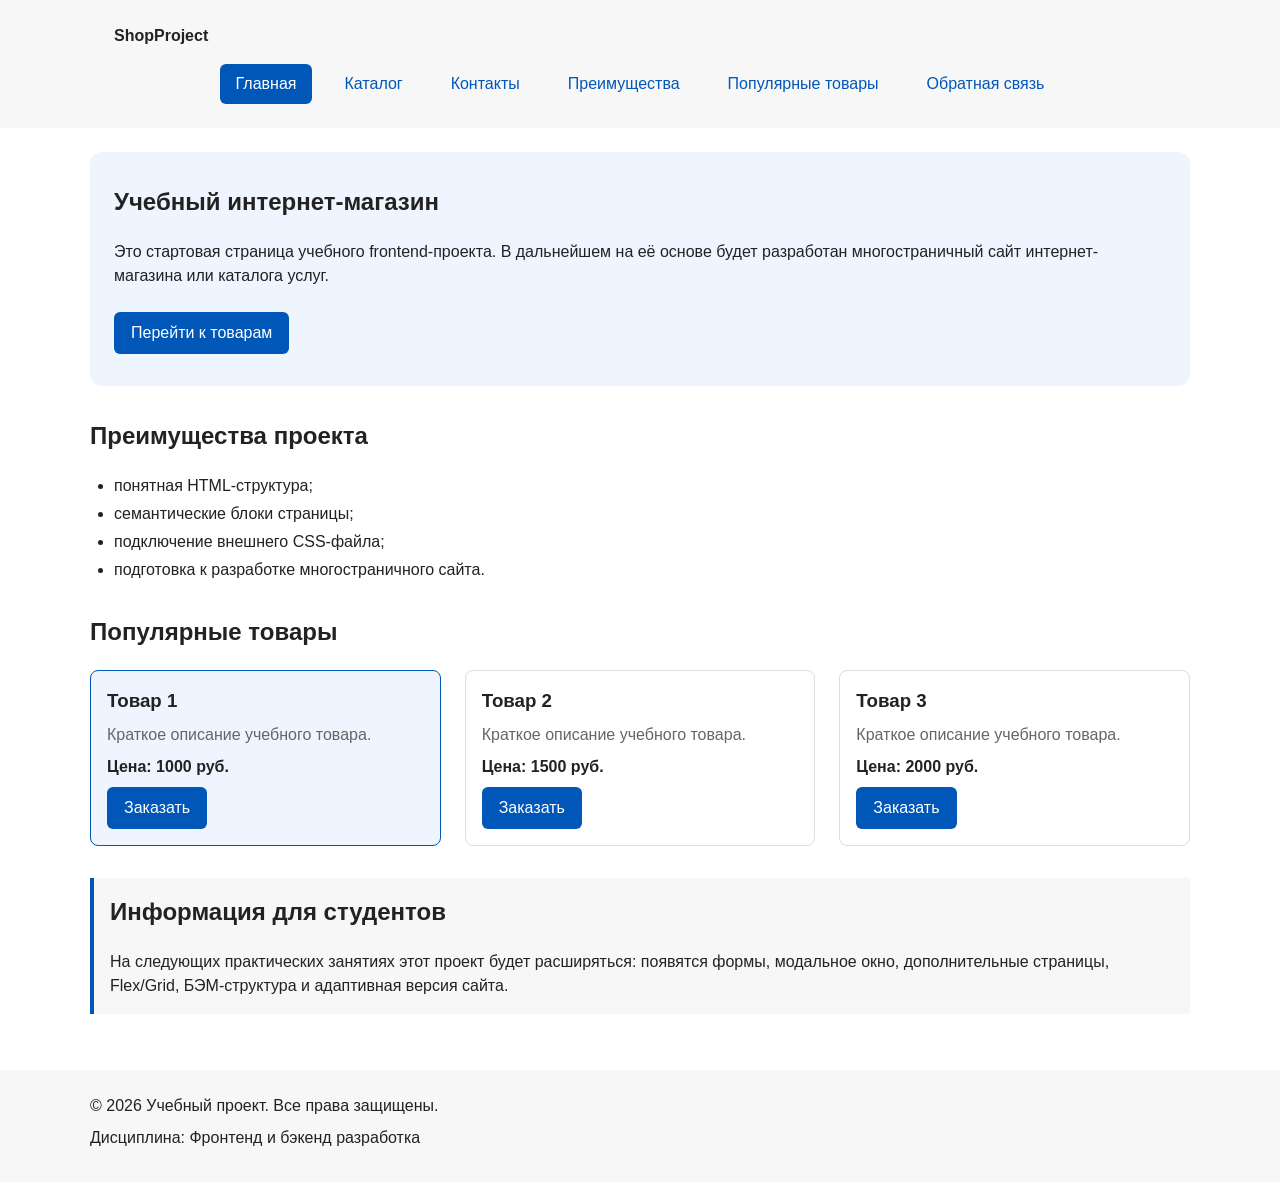
==== commit 3da6d4a8: "refactor: apply BEM naming to CSS classes" ====
--- a/index.html
+++ b/index.html
@@ -10,18 +10,18 @@
 </head>
 <body>
 
-  <header>
-    <div class="site-header">
-      <a class="site-logo" href="index.html">ShopProject</a>
+  <header class="site-header">
+    <div class="site-header__inner">
+      <a class="site-header__logo" href="index.html">ShopProject</a>
 
       <nav class="site-nav" aria-label="Основная навигация">
         <ul class="site-nav__list">
-          <li><a href="index.html">Главная</a></li>
-          <li><a href="catalog.html">Каталог</a></li>
-          <li><a href="contacts.html">Контакты</a></li>
-          <li><a href="index.html#advantages">Преимущества</a></li>
-          <li><a href="index.html#popular">Популярные товары</a></li>
-          <li><a href="index.html#contacts">Обратная связь</a></li>
+          <li class="site-nav__item"><a class="site-nav__link site-nav__link--active" href="index.html" aria-current="page">Главная</a></li>
+          <li class="site-nav__item"><a class="site-nav__link" href="catalog.html">Каталог</a></li>
+          <li class="site-nav__item"><a class="site-nav__link" href="contacts.html">Контакты</a></li>
+          <li class="site-nav__item"><a class="site-nav__link" href="index.html#advantages">Преимущества</a></li>
+          <li class="site-nav__item"><a class="site-nav__link" href="index.html#popular">Популярные товары</a></li>
+          <li class="site-nav__item"><a class="site-nav__link" href="index.html#contacts">Обратная связь</a></li>
         </ul>
       </nav>
     </div>
@@ -29,54 +29,54 @@
 
   <main>
     <section class="hero">
-      <h1>Учебный интернет-магазин</h1>
-      <p>
+      <h1 class="hero__title">Учебный интернет-магазин</h1>
+      <p class="hero__text">
         Это стартовая страница учебного frontend-проекта.
         В дальнейшем на её основе будет разработан многостраничный сайт
         интернет-магазина или каталога услуг.
       </p>
-      <a class="button" href="#popular">Перейти к товарам</a>
+      <a class="button button--primary" href="#popular">Перейти к товарам</a>
     </section>
 
     <section class="section" id="advantages">
-      <h2>Преимущества проекта</h2>
+      <h2 class="section__title">Преимущества проекта</h2>
 
       <ul class="advantages-list">
-        <li>понятная HTML-структура;</li>
-        <li>семантические блоки страницы;</li>
-        <li>подключение внешнего CSS-файла;</li>
-        <li>подготовка к разработке многостраничного сайта.</li>
+        <li class="advantages-list__item">понятная HTML-структура;</li>
+        <li class="advantages-list__item">семантические блоки страницы;</li>
+        <li class="advantages-list__item">подключение внешнего CSS-файла;</li>
+        <li class="advantages-list__item">подготовка к разработке многостраничного сайта.</li>
       </ul>
     </section>
 
     <section class="section" id="popular">
-      <h2>Популярные товары</h2>
-
-      <!-- Сетка карточек: display: grid -->
+      <h2 class="section__title">Популярные товары</h2>
+
+      <!-- Сетка карточек: блок products-grid отвечает только за расположение -->
       <div class="products-grid">
-        <article class="product-card">
-          <h3>Товар 1</h3>
-          <p>Краткое описание учебного товара.</p>
-          <p>Цена: 1000 руб.</p>
-          <button class="button product-card__button" type="button" data-product="Товар 1">
+        <article class="product-card product-card--featured">
+          <h3 class="product-card__title">Товар 1</h3>
+          <p class="product-card__description">Краткое описание учебного товара.</p>
+          <p class="product-card__price">Цена: 1000 руб.</p>
+          <button class="button button--primary product-card__button" type="button" data-product="Товар 1">
             Заказать
           </button>
         </article>
 
         <article class="product-card">
-          <h3>Товар 2</h3>
-          <p>Краткое описание учебного товара.</p>
-          <p>Цена: 1500 руб.</p>
-          <button class="button product-card__button" type="button" data-product="Товар 2">
+          <h3 class="product-card__title">Товар 2</h3>
+          <p class="product-card__description">Краткое описание учебного товара.</p>
+          <p class="product-card__price">Цена: 1500 руб.</p>
+          <button class="button button--primary product-card__button" type="button" data-product="Товар 2">
             Заказать
           </button>
         </article>
 
         <article class="product-card">
-          <h3>Товар 3</h3>
-          <p>Краткое описание учебного товара.</p>
-          <p>Цена: 2000 руб.</p>
-          <button class="button product-card__button" type="button" data-product="Товар 3">
+          <h3 class="product-card__title">Товар 3</h3>
+          <p class="product-card__description">Краткое описание учебного товара.</p>
+          <p class="product-card__price">Цена: 2000 руб.</p>
+          <button class="button button--primary product-card__button" type="button" data-product="Товар 3">
             Заказать
           </button>
         </article>
@@ -84,8 +84,8 @@
     </section>
 
     <aside class="aside-info">
-      <h2>Информация для студентов</h2>
-      <p>
+      <h2 class="aside-info__title">Информация для студентов</h2>
+      <p class="aside-info__text">
         На следующих практических занятиях этот проект будет расширяться:
         появятся формы, модальное окно, дополнительные страницы, Flex/Grid,
         БЭМ-структура и адаптивная версия сайта.
@@ -94,21 +94,22 @@
   </main>
 
   <!-- Подвал сайта -->
-  <footer id="contacts">
-    <p>&copy; 2026 Учебный проект. Все права защищены.</p>
-    <p>Дисциплина: Фронтенд и бэкенд разработка</p>
+  <footer class="site-footer" id="contacts">
+    <p class="site-footer__text">&copy; 2026 Учебный проект. Все права защищены.</p>
+    <p class="site-footer__text">Дисциплина: Фронтенд и бэкенд разработка</p>
   </footer>
 
   <!-- Модальное окно с формой заявки -->
   <dialog class="order-dialog" id="order-dialog" aria-labelledby="order-dialog-title">
-    <h2 id="order-dialog-title">Оформление заявки</h2>
+    <h2 class="order-dialog__title" id="order-dialog-title">Оформление заявки</h2>
 
     <form class="order-form" id="order-form" action="#" method="post" novalidate>
       <input id="selected-product" name="selected-product" type="hidden">
 
-      <div class="form-field">
-        <label for="order-name">Имя</label>
-        <input
+      <div class="order-form__field">
+        <label class="order-form__label" for="order-name">Имя</label>
+        <input
+          class="order-form__input"
           id="order-name"
           name="name"
           type="text"
@@ -119,9 +120,10 @@
         >
       </div>
 
-      <div class="form-field">
-        <label for="order-email">E-mail</label>
-        <input
+      <div class="order-form__field">
+        <label class="order-form__label" for="order-email">E-mail</label>
+        <input
+          class="order-form__input"
           id="order-email"
           name="email"
           type="email"
@@ -131,9 +133,10 @@
         >
       </div>
 
-      <div class="form-field">
-        <label for="order-phone">Телефон</label>
-        <input
+      <div class="order-form__field">
+        <label class="order-form__label" for="order-phone">Телефон</label>
+        <input
+          class="order-form__input"
           id="order-phone"
           name="phone"
           type="tel"
@@ -142,21 +145,22 @@
           pattern="^\+7 \(\d{3}\) \d{3}-\d{2}-\d{2}$"
           required
         >
-        <small>Формат: +7 (900) 000-00-00</small>
-      </div>
-
-      <div class="form-field">
-        <label for="order-date">Дата связи</label>
-        <input
+        <small class="order-form__hint">Формат: +7 (900) 000-00-00</small>
+      </div>
+
+      <div class="order-form__field">
+        <label class="order-form__label" for="order-date">Дата связи</label>
+        <input
+          class="order-form__input"
           id="order-date"
           name="date"
           type="date"
         >
       </div>
 
-      <div class="form-field">
-        <label for="order-topic">Тема заявки</label>
-        <select id="order-topic" name="topic" required>
+      <div class="order-form__field">
+        <label class="order-form__label" for="order-topic">Тема заявки</label>
+        <select class="order-form__select" id="order-topic" name="topic" required>
           <option value="">Выберите тему</option>
           <option value="product">Заказ товара</option>
           <option value="consultation">Консультация</option>
@@ -164,9 +168,10 @@
         </select>
       </div>
 
-      <div class="form-field">
-        <label for="order-comment">Комментарий</label>
+      <div class="order-form__field">
+        <label class="order-form__label" for="order-comment">Комментарий</label>
         <textarea
+          class="order-form__textarea"
           id="order-comment"
           name="comment"
           rows="4"
@@ -174,9 +179,10 @@
         ></textarea>
       </div>
 
-      <div class="form-field form-field--checkbox">
-        <label>
+      <div class="order-form__field">
+        <label class="order-form__checkbox-label">
           <input
+            class="order-form__checkbox"
             id="order-agreement"
             name="agreement"
             type="checkbox"
@@ -186,9 +192,9 @@
         </label>
       </div>
 
-      <div class="form-actions">
-        <button type="button" id="close-order-dialog">Закрыть</button>
-        <button type="submit">Отправить заявку</button>
+      <div class="order-form__actions">
+        <button class="button button--secondary" type="button" id="close-order-dialog">Закрыть</button>
+        <button class="button button--primary" type="submit">Отправить заявку</button>
       </div>
     </form>
   </dialog>
@@ -199,4 +205,4 @@
   </p>
 
 </body>
-</html>+</html>
--- a/css/style.css
+++ b/css/style.css
@@ -5,8 +5,6 @@
 /*
   :root — корневой элемент страницы (html).
   Здесь храним все значения, которые повторяются в проекте.
-  Чтобы поменять, например, основной цвет сайта,
-  достаточно изменить одну строку здесь.
 */
 :root {
   /* Основные цвета проекта */
@@ -45,23 +43,20 @@
    =============================== */
 
 /*
-  Плавная прокрутка при переходе по якорным ссылкам.
+  Базовые стили задаются по тегам — это нормально:
+  они описывают поведение всей страницы, а не конкретного блока.
 */
+
+/* Плавная прокрутка при переходе по якорным ссылкам. */
 html {
   scroll-behavior: smooth;
 }
 
-/*
-  border-box: width включает content, padding и border.
-*/
+/* border-box: width включает content, padding и border. */
 * {
   box-sizing: border-box;
 }
 
-/*
-  Убираем стандартный отступ браузера у body
-  и задаём общие стили текста через переменные.
-*/
 body {
   margin: 0;
   font-family: Arial, sans-serif;
@@ -70,34 +65,12 @@
   background-color: var(--color-bg);
 }
 
-/*
-  Внутренние отступы для основных областей страницы.
-*/
-header,
-main,
-footer {
+/* Внутренние отступы основной области страницы. */
+main {
   padding: var(--space-lg);
 }
 
-/*
-  Шапка и подвал — нейтральный фон.
-*/
-header {
-  background-color: var(--color-surface);
-}
-
-footer {
-  background-color: var(--color-surface);
-}
-
-
-/* ===============================
-   3. Общие элементы интерфейса
-   =============================== */
-
-/*
-  Ссылки: базовый цвет, наведение и видимый фокус с клавиатуры.
-*/
+/* Ссылки по умолчанию. */
 a {
   color: var(--color-primary);
 }
@@ -113,36 +86,29 @@
 
 /*
   :target — элемент, к которому перешли по якорю (например, #popular).
-  Пунктирная рамка показывает, куда именно попал пользователь.
 */
 :target {
   outline: 2px dashed var(--color-primary);
   outline-offset: 4px;
 }
 
+
+/* ===============================
+   3. Блок button
+   =============================== */
+
 /*
-  Кнопка. Класс .button можно повесить и на <a>, и на <button>.
+  button — самостоятельный блок кнопки.
+  Здесь только общая форма; цвета задают модификаторы.
 */
 .button {
   display: inline-block;
   padding: var(--space-sm) var(--space-md);
-  color: var(--color-white);
-  background-color: var(--color-primary);
-  text-decoration: none;
-  border: none;
+  border: 1px solid transparent;
   border-radius: var(--radius-sm);
   font: inherit;
+  text-decoration: none;
   cursor: pointer;
-}
-
-/*
-  При наведении затемняем фон.
-  color повторяем специально: иначе правило a:hover
-  перекрасило бы текст ссылки-кнопки в тёмно-синий.
-*/
-.button:hover {
-  color: var(--color-white);
-  background-color: var(--color-primary-dark);
 }
 
 .button:focus-visible {
@@ -150,46 +116,67 @@
   outline-offset: 3px;
 }
 
+/* Модификатор: основная (залитая) кнопка. */
+.button--primary {
+  color: var(--color-white);
+  background-color: var(--color-primary);
+}
+
 /*
-  Отключённая кнопка: приглушённая, курсор «запрещено».
+  color повторяем: иначе у ссылок-кнопок правило a:hover
+  перекрасило бы текст в тёмно-синий.
 */
+.button--primary:hover {
+  color: var(--color-white);
+  background-color: var(--color-primary-dark);
+}
+
+/* Модификатор: второстепенная кнопка с обводкой. */
+.button--secondary {
+  color: var(--color-primary);
+  background-color: transparent;
+  border-color: var(--color-primary);
+}
+
+.button--secondary:hover {
+  color: var(--color-white);
+  background-color: var(--color-primary);
+}
+
+/* Отключённая кнопка: атрибут disabled или модификатор. */
 .button:disabled,
-button:disabled {
+.button--disabled {
   opacity: 0.6;
   cursor: not-allowed;
 }
 
 
 /* ===============================
-   4. Компоненты страницы
-   =============================== */
-
-/* --- Шапка и навигация --- */
-
-/*
-  Ограничиваем ширину содержимого шапки и центрируем его.
-*/
+   4. Шапка, навигация, подвал
+   =============================== */
+
+/* --- Блок site-header --- */
+
 .site-header {
+  background-color: var(--color-surface);
+}
+
+/* Внутренний контейнер: ограничивает ширину и центрирует содержимое. */
+.site-header__inner {
   max-width: var(--container-width);
   margin: 0 auto;
-}
-
-/*
-  Текстовый логотип.
-*/
-.site-logo {
-  font-weight: bold;
+  padding: var(--space-lg);
+}
+
+.site-header__logo {
+  font-weight: 700;
+  color: var(--color-text);
   text-decoration: none;
-  color: var(--color-text);
-}
-
-/*
-  Меню — flex-контейнер: пункты выстраиваются в строку.
-  flex-wrap: wrap — если пункты не помещаются, они переносятся.
-  justify-content: center — выравнивание по центру по горизонтали.
-  align-items: center — выравнивание по центру по вертикали.
-  gap — одинаковое расстояние между пунктами.
-*/
+}
+
+/* --- Блок site-nav --- */
+
+/* Меню — flex-контейнер: пункты в строку, с переносом, по центру. */
 .site-nav__list {
   display: flex;
   flex-wrap: wrap;
@@ -201,12 +188,7 @@
   list-style: none;
 }
 
-/*
-  Ссылки меню.
-  inline-block позволяет задать ссылке внутренние отступы,
-  поэтому кликабельная область становится больше.
-*/
-.site-nav__list a {
+.site-nav__link {
   display: inline-block;
   padding: var(--space-sm) var(--space-md);
   color: var(--color-primary);
@@ -214,19 +196,24 @@
   border-radius: var(--radius-sm);
 }
 
-/*
-  При наведении ссылка «заливается» основным цветом.
-*/
-.site-nav__list a:hover {
+.site-nav__link:hover {
   color: var(--color-white);
   background-color: var(--color-primary);
 }
 
-/* --- Хлебные крошки --- */
-
-/*
-  Дополнительная навигация: показывает путь «Главная / Каталог».
-*/
+.site-nav__link:focus-visible {
+  outline: 2px solid var(--color-primary);
+  outline-offset: 3px;
+}
+
+/* Модификатор: пункт меню текущей страницы. */
+.site-nav__link--active {
+  color: var(--color-white);
+  background-color: var(--color-primary);
+}
+
+/* --- Блок breadcrumbs --- */
+
 .breadcrumbs {
   max-width: var(--container-width);
   margin: 0 auto var(--space-md);
@@ -234,23 +221,35 @@
   color: var(--color-muted);
 }
 
-.breadcrumbs a {
+.breadcrumbs__link {
   color: var(--color-primary);
 }
 
-/*
-  Перед названием текущей страницы выводим разделитель « / ».
-*/
-.breadcrumbs span::before {
+/* Разделитель « / » перед названием текущей страницы. */
+.breadcrumbs__current::before {
   content: " / ";
   color: var(--color-muted);
 }
 
-/* --- Hero и секции --- */
-
-/*
-  Hero-блок — первый крупный блок страницы.
-*/
+/* --- Блок site-footer --- */
+
+.site-footer {
+  padding: var(--space-lg);
+  background-color: var(--color-surface);
+}
+
+.site-footer__text {
+  max-width: var(--container-width);
+  margin: 0 auto var(--space-sm);
+}
+
+
+/* ===============================
+   5. Разделы страницы
+   =============================== */
+
+/* --- Блок hero --- */
+
 .hero {
   max-width: var(--container-width);
   margin: 0 auto var(--space-xl);
@@ -259,76 +258,138 @@
   border-radius: var(--radius-lg);
 }
 
-/*
-  Общий класс для разделов страницы.
-*/
+.hero__title {
+  margin-top: 0;
+}
+
+.hero__text {
+  margin: 0 0 var(--space-lg);
+}
+
+/* --- Блок section (универсальный раздел) --- */
+
 .section {
   max-width: var(--container-width);
   margin: 0 auto var(--space-xl);
 }
 
-.section h2 {
+.section__title {
   margin-top: 0;
 }
 
-/* --- Карточки товаров --- */
-
-/*
-  Сетка карточек товаров.
-  repeat(3, 1fr) — три колонки одинаковой ширины.
-  gap — расстояние между карточками и по горизонтали, и по вертикали.
-*/
+.section__text {
+  margin: 0 0 var(--space-md);
+}
+
+/* --- Блок advantages-list --- */
+
+.advantages-list {
+  margin: 0;
+  padding-left: var(--space-lg);
+}
+
+.advantages-list__item {
+  margin-bottom: var(--space-xs);
+}
+
+/* --- Блок contact-list --- */
+
+.contact-list {
+  margin: 0;
+  padding-left: var(--space-lg);
+}
+
+.contact-list__item {
+  margin-bottom: var(--space-xs);
+}
+
+/* --- Блок aside-info --- */
+
+.aside-info {
+  max-width: var(--container-width);
+  margin: 0 auto var(--space-xl);
+  padding: var(--space-md);
+  border-left: 4px solid var(--color-primary);
+  background-color: var(--color-surface);
+}
+
+.aside-info__title {
+  margin-top: 0;
+}
+
+.aside-info__text {
+  margin: 0;
+}
+
+
+/* ===============================
+   6. Товары и каталог
+   =============================== */
+
+/* --- Блок products-grid: отвечает только за расположение карточек --- */
+
 .products-grid {
   display: grid;
   grid-template-columns: repeat(3, 1fr);
   gap: var(--space-lg);
 }
 
-/*
-  Карточка товара — самостоятельный блок.
-  Внутри неё Flexbox в колонку: заголовок, описание, цена, кнопка
-  идут сверху вниз с одинаковым расстоянием gap.
-  margin-bottom: 0 — отступы между карточками теперь задаёт gap сетки.
-*/
+/* --- Блок product-card --- */
+
+/* Карточка — flex-колонка: элементы сверху вниз с расстоянием gap. */
 .product-card {
   display: flex;
   flex-direction: column;
   gap: var(--space-sm);
-  margin-bottom: 0;
   padding: var(--space-md);
   border: 1px solid var(--color-border);
   border-radius: var(--radius-md);
   background-color: var(--color-bg);
 }
 
-/*
-  При наведении подсвечиваем рамку карточки.
-*/
 .product-card:hover {
   border-color: var(--color-primary);
 }
 
-.product-card h3 {
-  margin-top: 0;
-}
-
-/*
-  margin-top: auto прижимает кнопку к низу карточки,
-  поэтому кнопки во всех карточках стоят на одной линии.
-  align-self: flex-start — кнопка не растягивается на всю ширину.
-*/
-.product-card .button {
+/* Модификатор: выделенная карточка (например, хит продаж). */
+.product-card--featured {
+  border-color: var(--color-primary);
+  background-color: var(--color-surface-accent);
+}
+
+/* Модификатор: карточка товара со скидкой. */
+.product-card--discount {
+  border-color: var(--color-danger);
+}
+
+.product-card__title {
+  margin: 0;
+  color: var(--color-text);
+}
+
+.product-card__description {
+  margin: 0;
+  color: var(--color-muted);
+}
+
+.product-card__price {
+  margin: 0;
+  font-weight: 700;
+}
+
+/* Цена в карточке со скидкой — красным. */
+.product-card--discount .product-card__price {
+  color: var(--color-danger);
+}
+
+/* Кнопка прижата к низу карточки и не растягивается на всю ширину. */
+.product-card__button {
   margin-top: auto;
   align-self: flex-start;
 }
 
-/* --- Страница каталога: фильтры + товары --- */
-
-/*
-  Сетка страницы каталога из двух колонок:
-  260px под фильтры и 1fr (всё остальное место) под товары.
-  grid-template-areas даёт колонкам имена filters и products.
-*/
+/* --- Блок catalog-layout: сетка «фильтры + товары» --- */
+
 .catalog-layout {
   max-width: var(--container-width);
   margin: 0 auto var(--space-xl);
@@ -338,9 +399,8 @@
   gap: var(--space-lg);
 }
 
-/*
-  Боковой блок фильтров ставим в область filters.
-*/
+/* --- Блок catalog-filters --- */
+
 .catalog-filters {
   grid-area: filters;
   padding: var(--space-md);
@@ -349,53 +409,44 @@
   background-color: var(--color-surface);
 }
 
-/*
-  Список товаров ставим в область products.
-*/
+.catalog-filters__title {
+  margin-top: 0;
+}
+
+/* --- Блок catalog-products --- */
+
 .catalog-products {
   grid-area: products;
 }
 
-/*
-  Убираем лишний верхний отступ у заголовков колонок каталога,
-  чтобы «Фильтры» и «Список товаров» стояли на одной высоте.
-*/
-.catalog-filters h2,
-.catalog-products h2 {
+.catalog-products__title {
   margin-top: 0;
 }
 
-/*
-  Форма фильтров: группы полей друг под другом с расстоянием gap.
-*/
+/* --- Блок filters-form --- */
+
 .filters-form {
   display: grid;
   gap: var(--space-md);
 }
 
-/*
-  fieldset — рамка вокруг группы связанных полей.
-*/
-.filters-form fieldset {
+.filters-form__group {
   margin: 0;
   padding: var(--space-md);
   border: 1px solid var(--color-border);
   border-radius: var(--radius-sm);
 }
 
-/*
-  legend — заголовок группы полей.
-*/
-.filters-form legend {
+.filters-form__legend {
   font-weight: 700;
 }
 
-.filters-form label {
+.filters-form__label {
   display: block;
   margin-bottom: var(--space-sm);
 }
 
-.filters-form input[type="number"] {
+.filters-form__input {
   width: 100%;
   padding: 8px 10px;
   border: 1px solid var(--color-border);
@@ -403,24 +454,13 @@
   font: inherit;
 }
 
-/* --- Дополнительный блок --- */
-
-.aside-info {
-  max-width: var(--container-width);
-  margin: 0 auto var(--space-xl);
-  padding: var(--space-md);
-  border-left: 4px solid var(--color-primary);
-  background-color: var(--color-surface);
-}
-
-
-/* ===============================
-   5. Форма и модальное окно
-   =============================== */
-
-/*
-  Модальное окно.
-*/
+
+/* ===============================
+   7. Модальное окно и форма заявки
+   =============================== */
+
+/* --- Блок order-dialog --- */
+
 .order-dialog {
   width: min(100% - 32px, 560px);
   padding: var(--space-lg);
@@ -428,31 +468,29 @@
   border-radius: var(--radius-lg);
 }
 
-/*
-  Затемнение фона за модальным окном.
-*/
+/* Затемнение фона за модальным окном. */
 .order-dialog::backdrop {
   background-color: rgba(0, 0, 0, 0.5);
 }
 
-/*
-  Блок одного поля формы.
-*/
-.form-field {
+.order-dialog__title {
+  margin-top: 0;
+}
+
+/* --- Блок order-form --- */
+
+.order-form__field {
   margin-bottom: var(--space-md);
 }
 
-.form-field label {
+.order-form__label {
   display: block;
   margin-bottom: var(--space-xs);
 }
 
-/*
-  Основные поля формы.
-*/
-.form-field input,
-.form-field select,
-.form-field textarea {
+.order-form__input,
+.order-form__select,
+.order-form__textarea {
   width: 100%;
   padding: 10px 12px;
   border: 1px solid var(--color-border);
@@ -460,97 +498,64 @@
   font: inherit;
 }
 
+.order-form__input:hover,
+.order-form__select:hover,
+.order-form__textarea:hover {
+  border-color: var(--color-primary);
+}
+
+.order-form__input:focus-visible,
+.order-form__select:focus-visible,
+.order-form__textarea:focus-visible,
+.order-form__checkbox:focus-visible {
+  outline: 2px solid var(--color-primary);
+  outline-offset: 3px;
+}
+
 /*
-  Checkbox не должен занимать всю ширину.
+  Подсветка ошибочных полей.
+  Атрибут aria-invalid добавляет JavaScript из практики №3.
+  Правило стоит после :hover, поэтому красная рамка
+  не пропадает при наведении мыши.
 */
-.form-field input[type="checkbox"] {
-  width: auto;
-}
-
-/*
-  Подсказка под полем.
-*/
-.form-field small {
+.order-form__input[aria-invalid="true"],
+.order-form__select[aria-invalid="true"],
+.order-form__textarea[aria-invalid="true"] {
+  border-color: var(--color-danger);
+}
+
+/* Неотмеченный обязательный чекбокс согласия — красная обводка. */
+.order-form__checkbox[aria-invalid="true"] {
+  outline: 2px solid var(--color-danger);
+  outline-offset: 2px;
+}
+
+/* Подсказка под полем. */
+.order-form__hint {
   display: block;
   margin-top: var(--space-xs);
   color: var(--color-muted);
 }
 
-/*
-  Наведение на поле формы.
-*/
-.form-field input:hover,
-.form-field select:hover,
-.form-field textarea:hover {
-  border-color: var(--color-primary);
-}
-
-/*
-  Видимый фокус для клавиатурной навигации.
-*/
-.form-field input:focus-visible,
-.form-field select:focus-visible,
-.form-field textarea:focus-visible,
-.form-actions button:focus-visible {
-  outline: 2px solid var(--color-primary);
-  outline-offset: 3px;
-}
-
-/*
-  Подсветка ошибочных полей.
-  Атрибут aria-invalid добавляет JavaScript из практики №3.
-  Селектор начинается с .form-field, чтобы он был «сильнее»
-  правила .form-field input, которое задаёт обычную серую рамку.
-*/
-.form-field [aria-invalid="true"] {
-  border-color: var(--color-danger);
-}
-
-/*
-  Кнопки формы.
-*/
-.form-actions {
+.order-form__checkbox-label {
+  display: flex;
+  align-items: center;
+  gap: var(--space-sm);
+  cursor: pointer;
+}
+
+.order-form__actions {
   display: flex;
   gap: var(--space-md);
   margin-top: var(--space-lg);
 }
 
-/*
-  Общий вид кнопок формы: обводка в основном цвете.
-*/
-.form-actions button {
-  padding: var(--space-sm) var(--space-md);
-  color: var(--color-primary);
-  background-color: var(--color-white);
-  border: 1px solid var(--color-primary);
-  border-radius: var(--radius-sm);
-  font: inherit;
-  cursor: pointer;
-}
-
-.form-actions button:hover {
-  background-color: var(--color-surface-accent);
-}
-
-/*
-  Главная кнопка «Отправить заявку» — залитая.
-*/
-.form-actions button[type="submit"] {
-  color: var(--color-white);
-  background-color: var(--color-primary);
-}
-
-.form-actions button[type="submit"]:hover {
-  background-color: var(--color-primary-dark);
-}
-
-/*
-  Сообщение об успешной отправке.
-*/
+/* --- Блок success-message --- */
+
 .success-message {
   max-width: var(--container-width);
   margin: var(--space-lg) auto;
   padding: var(--space-md);
   border-left: 4px solid var(--color-success);
   background-color: var(--color-success-bg);
-}+}
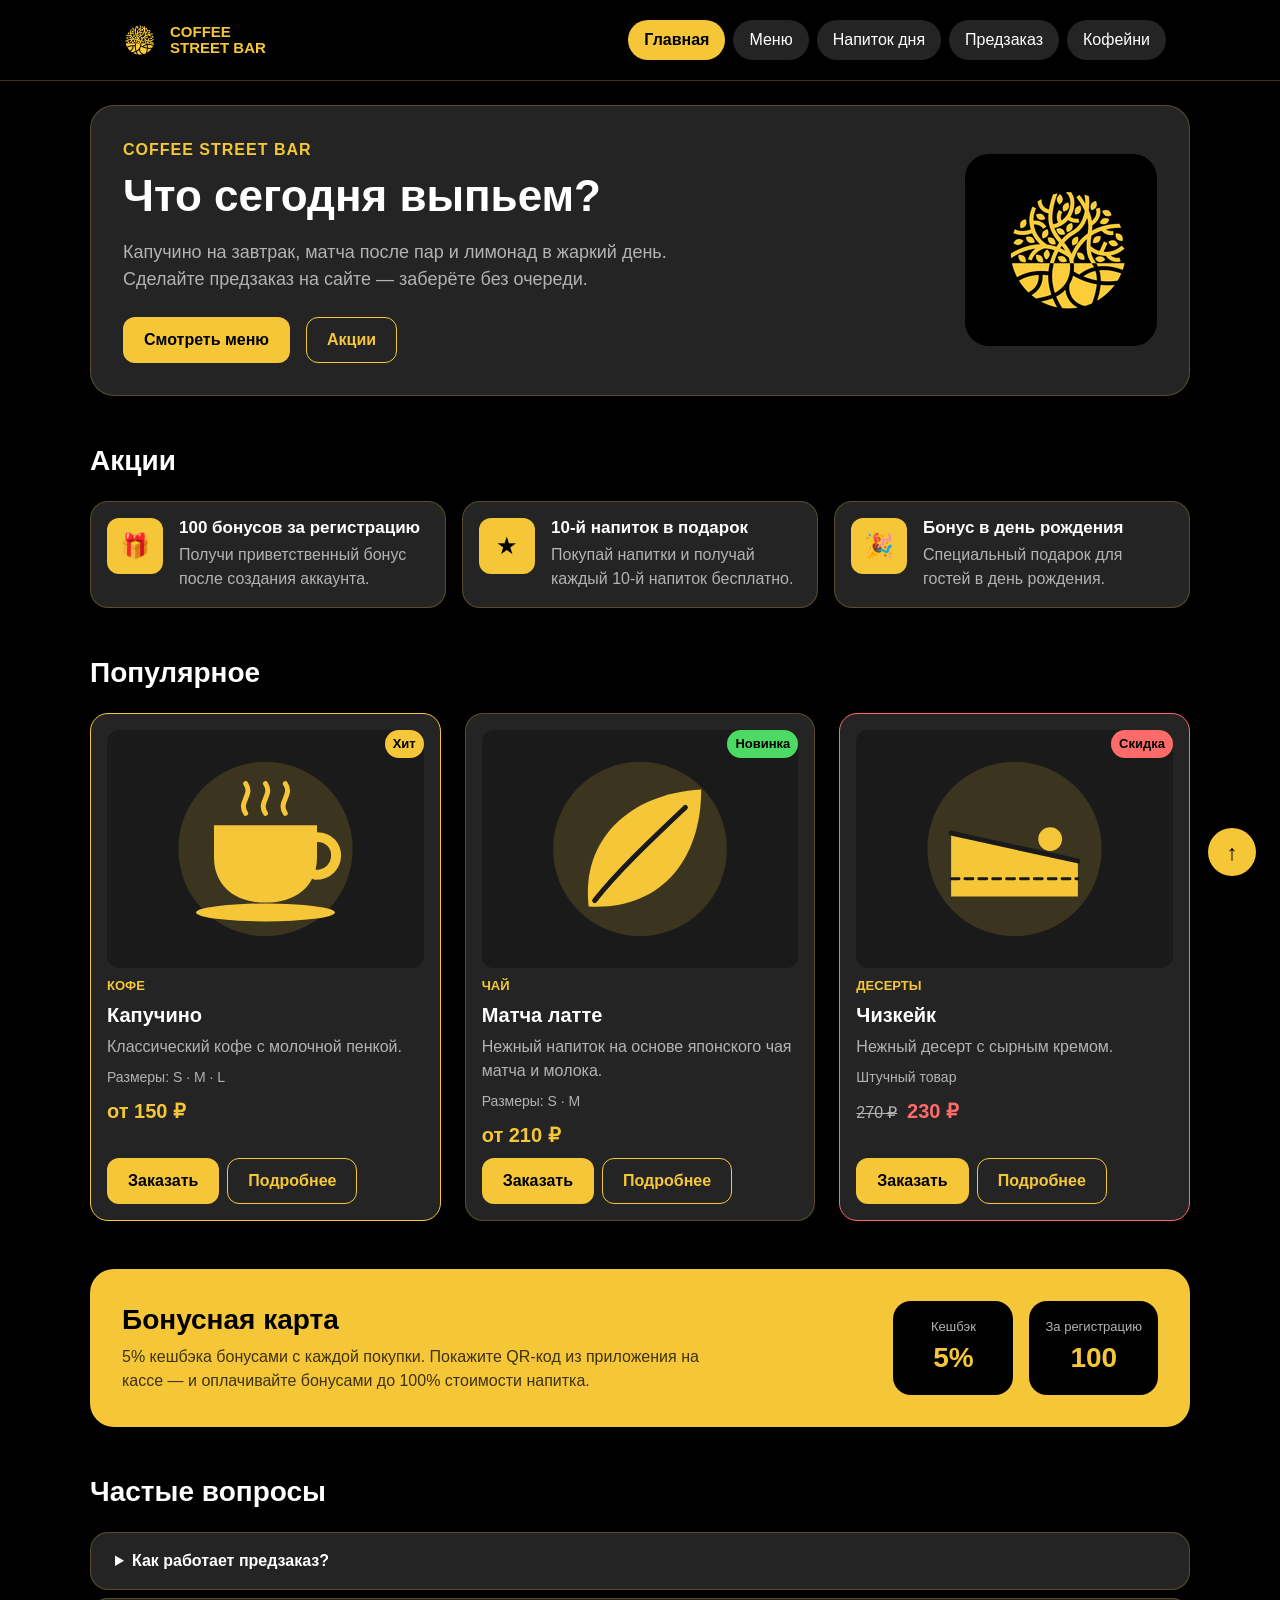
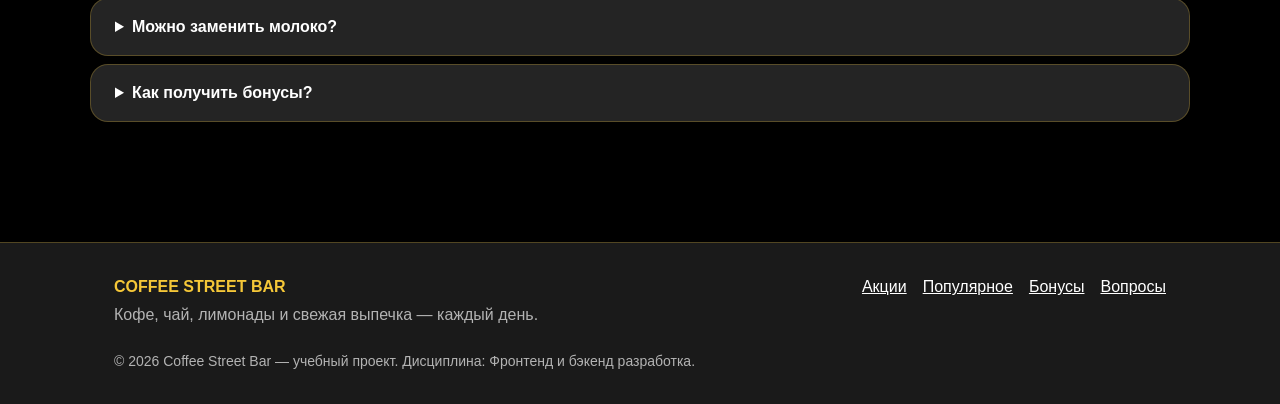
==== commit e03deedf: "feat: complete KR1 coffee shop site" ====
--- a/index.html
+++ b/index.html
@@ -3,105 +3,213 @@
 <head>
   <meta charset="UTF-8">
   <meta name="viewport" content="width=device-width, initial-scale=1.0">
-  <meta name="description" content="Главная страница учебного интернет-магазина: преимущества и популярные товары.">
-  <title>Учебный интернет-магазин</title>
+  <meta name="description" content="Кофейня Coffee Street Bar: меню напитков и десертов, акции, бонусная программа и предзаказ.">
+  <title>Coffee Street Bar — кофейня</title>
+  <link rel="icon" href="images/logo.png" type="image/png">
   <link rel="stylesheet" href="css/style.css">
   <script src="js/main.js" defer></script>
 </head>
 <body>
 
+  <!-- Шапка: position: sticky — остаётся вверху при прокрутке -->
   <header class="site-header">
     <div class="site-header__inner">
-      <a class="site-header__logo" href="index.html">ShopProject</a>
+      <a class="site-header__logo" href="index.html">
+        <img class="site-header__logo-image" src="images/logo.png" alt="" width="48" height="48">
+        <span class="site-header__logo-text">Coffee<br>Street Bar</span>
+      </a>
 
       <nav class="site-nav" aria-label="Основная навигация">
         <ul class="site-nav__list">
           <li class="site-nav__item"><a class="site-nav__link site-nav__link--active" href="index.html" aria-current="page">Главная</a></li>
-          <li class="site-nav__item"><a class="site-nav__link" href="catalog.html">Каталог</a></li>
-          <li class="site-nav__item"><a class="site-nav__link" href="contacts.html">Контакты</a></li>
-          <li class="site-nav__item"><a class="site-nav__link" href="index.html#advantages">Преимущества</a></li>
-          <li class="site-nav__item"><a class="site-nav__link" href="index.html#popular">Популярные товары</a></li>
-          <li class="site-nav__item"><a class="site-nav__link" href="index.html#contacts">Обратная связь</a></li>
+          <li class="site-nav__item"><a class="site-nav__link" href="catalog.html">Меню</a></li>
+          <li class="site-nav__item"><a class="site-nav__link" href="product.html">Напиток дня</a></li>
+          <li class="site-nav__item"><a class="site-nav__link" href="order.html">Предзаказ</a></li>
+          <li class="site-nav__item"><a class="site-nav__link" href="contacts.html">Кофейни</a></li>
         </ul>
       </nav>
     </div>
   </header>
 
   <main>
+    <!-- Первый экран: Grid из двух колонок — текст и логотип -->
     <section class="hero">
-      <h1 class="hero__title">Учебный интернет-магазин</h1>
-      <p class="hero__text">
-        Это стартовая страница учебного frontend-проекта.
-        В дальнейшем на её основе будет разработан многостраничный сайт
-        интернет-магазина или каталога услуг.
-      </p>
-      <a class="button button--primary" href="#popular">Перейти к товарам</a>
-    </section>
-
-    <section class="section" id="advantages">
-      <h2 class="section__title">Преимущества проекта</h2>
-
-      <ul class="advantages-list">
-        <li class="advantages-list__item">понятная HTML-структура;</li>
-        <li class="advantages-list__item">семантические блоки страницы;</li>
-        <li class="advantages-list__item">подключение внешнего CSS-файла;</li>
-        <li class="advantages-list__item">подготовка к разработке многостраничного сайта.</li>
+      <div class="hero__content">
+        <p class="hero__subtitle">Coffee Street Bar</p>
+        <h1 class="hero__title">Что сегодня выпьем?</h1>
+        <p class="hero__text">
+          Капучино на завтрак, матча после пар и лимонад в жаркий день.
+          Сделайте предзаказ на сайте — заберёте без очереди.
+        </p>
+        <div class="hero__actions">
+          <a class="button button--primary" href="catalog.html">Смотреть меню</a>
+          <a class="button button--secondary" href="#promos">Акции</a>
+        </div>
+      </div>
+      <img class="hero__image" src="images/logo.png" alt="Логотип Coffee Street Bar" width="192" height="192">
+    </section>
+
+    <!-- Акции: те же, что в приложении -->
+    <section class="section" id="promos">
+      <h2 class="section__title">Акции</h2>
+
+      <ul class="promo-list">
+        <li class="promo-list__item">
+          <span class="promo-list__icon" aria-hidden="true">🎁</span>
+          <div>
+            <h3 class="promo-list__title">100 бонусов за регистрацию</h3>
+            <p class="promo-list__text">Получи приветственный бонус после создания аккаунта.</p>
+          </div>
+        </li>
+        <li class="promo-list__item">
+          <span class="promo-list__icon" aria-hidden="true">★</span>
+          <div>
+            <h3 class="promo-list__title">10-й напиток в подарок</h3>
+            <p class="promo-list__text">Покупай напитки и получай каждый 10-й напиток бесплатно.</p>
+          </div>
+        </li>
+        <li class="promo-list__item">
+          <span class="promo-list__icon" aria-hidden="true">🎉</span>
+          <div>
+            <h3 class="promo-list__title">Бонус в день рождения</h3>
+            <p class="promo-list__text">Специальный подарок для гостей в день рождения.</p>
+          </div>
+        </li>
       </ul>
     </section>
 
     <section class="section" id="popular">
-      <h2 class="section__title">Популярные товары</h2>
+      <h2 class="section__title">Популярное</h2>
 
       <!-- Сетка карточек: блок products-grid отвечает только за расположение -->
       <div class="products-grid">
         <article class="product-card product-card--featured">
-          <h3 class="product-card__title">Товар 1</h3>
-          <p class="product-card__description">Краткое описание учебного товара.</p>
-          <p class="product-card__price">Цена: 1000 руб.</p>
-          <button class="button button--primary product-card__button" type="button" data-product="Товар 1">
-            Заказать
-          </button>
+          <span class="product-card__badge product-card__badge--hit">Хит</span>
+          <img class="product-card__image" src="images/cappuccino.svg" alt="Капучино" width="320" height="240">
+          <p class="product-card__category">Кофе</p>
+          <h3 class="product-card__title">Капучино</h3>
+          <p class="product-card__description">Классический кофе с молочной пенкой.</p>
+          <p class="product-card__meta">Размеры: S · M · L</p>
+          <p class="product-card__price">от 150 ₽</p>
+          <div class="product-card__actions">
+            <button class="button button--primary product-card__button" type="button" data-product="Капучино">
+              Заказать
+            </button>
+            <a class="button button--secondary" href="product.html">Подробнее</a>
+          </div>
         </article>
 
         <article class="product-card">
-          <h3 class="product-card__title">Товар 2</h3>
-          <p class="product-card__description">Краткое описание учебного товара.</p>
-          <p class="product-card__price">Цена: 1500 руб.</p>
-          <button class="button button--primary product-card__button" type="button" data-product="Товар 2">
-            Заказать
-          </button>
+          <span class="product-card__badge product-card__badge--new">Новинка</span>
+          <img class="product-card__image" src="images/matcha.svg" alt="Матча латте" width="320" height="240">
+          <p class="product-card__category">Чай</p>
+          <h3 class="product-card__title">Матча латте</h3>
+          <p class="product-card__description">Нежный напиток на основе японского чая матча и молока.</p>
+          <p class="product-card__meta">Размеры: S · M</p>
+          <p class="product-card__price">от 210 ₽</p>
+          <div class="product-card__actions">
+            <button class="button button--primary product-card__button" type="button" data-product="Матча латте">
+              Заказать
+            </button>
+            <a class="button button--secondary" href="product.html">Подробнее</a>
+          </div>
         </article>
 
-        <article class="product-card">
-          <h3 class="product-card__title">Товар 3</h3>
-          <p class="product-card__description">Краткое описание учебного товара.</p>
-          <p class="product-card__price">Цена: 2000 руб.</p>
-          <button class="button button--primary product-card__button" type="button" data-product="Товар 3">
-            Заказать
-          </button>
+        <article class="product-card product-card--discount">
+          <span class="product-card__badge product-card__badge--sale">Скидка</span>
+          <img class="product-card__image" src="images/cheesecake.svg" alt="Чизкейк" width="320" height="240">
+          <p class="product-card__category">Десерты</p>
+          <h3 class="product-card__title">Чизкейк</h3>
+          <p class="product-card__description">Нежный десерт с сырным кремом.</p>
+          <p class="product-card__meta">Штучный товар</p>
+          <p class="product-card__price"><s class="product-card__old-price">270 ₽</s> 230 ₽</p>
+          <div class="product-card__actions">
+            <button class="button button--primary product-card__button" type="button" data-product="Чизкейк">
+              Заказать
+            </button>
+            <a class="button button--secondary" href="product.html">Подробнее</a>
+          </div>
         </article>
       </div>
     </section>
 
-    <aside class="aside-info">
-      <h2 class="aside-info__title">Информация для студентов</h2>
-      <p class="aside-info__text">
-        На следующих практических занятиях этот проект будет расширяться:
-        появятся формы, модальное окно, дополнительные страницы, Flex/Grid,
-        БЭМ-структура и адаптивная версия сайта.
+    <!-- Бонусная программа: жёлтый баннер, как «Акция дня» в приложении -->
+    <section class="loyalty" id="loyalty">
+      <div class="loyalty__content">
+        <h2 class="loyalty__title">Бонусная карта</h2>
+        <p class="loyalty__text">
+          5% кешбэка бонусами с каждой покупки. Покажите QR-код из приложения на кассе —
+          и оплачивайте бонусами до 100% стоимости напитка.
+        </p>
+      </div>
+      <dl class="loyalty__stats">
+        <div class="loyalty__stat">
+          <dt class="loyalty__stat-label">Кешбэк</dt>
+          <dd class="loyalty__stat-value">5%</dd>
+        </div>
+        <div class="loyalty__stat">
+          <dt class="loyalty__stat-label">За регистрацию</dt>
+          <dd class="loyalty__stat-value">100</dd>
+        </div>
+      </dl>
+    </section>
+
+    <!-- Частые вопросы: details/summary раскрываются без JavaScript -->
+    <section class="section" id="faq">
+      <h2 class="section__title">Частые вопросы</h2>
+
+      <div class="faq">
+        <details class="faq__item">
+          <summary class="faq__question">Как работает предзаказ?</summary>
+          <p class="faq__answer">
+            Выберите напиток, размер и время на странице «Предзаказ». Бариста приготовит
+            заказ к этому времени, оплатить можно на кассе.
+          </p>
+        </details>
+        <details class="faq__item">
+          <summary class="faq__question">Можно заменить молоко?</summary>
+          <p class="faq__answer">
+            Да, в любом напитке с молоком: овсяное, миндальное или безлактозное — +40 ₽.
+          </p>
+        </details>
+        <details class="faq__item">
+          <summary class="faq__question">Как получить бонусы?</summary>
+          <p class="faq__answer">
+            Установите приложение Coffee Street Bar и войдите по номеру телефона —
+            на счёт сразу придёт 100 бонусов.
+          </p>
+        </details>
+      </div>
+    </section>
+  </main>
+
+  <!-- Подвал сайта -->
+  <footer class="site-footer">
+    <div class="site-footer__inner">
+      <div class="site-footer__about">
+        <p class="site-footer__brand">Coffee Street Bar</p>
+        <p class="site-footer__text">Кофе, чай, лимонады и свежая выпечка — каждый день.</p>
+      </div>
+
+      <nav class="site-footer__nav" aria-label="Разделы главной страницы">
+        <a class="site-footer__link" href="index.html#promos">Акции</a>
+        <a class="site-footer__link" href="index.html#popular">Популярное</a>
+        <a class="site-footer__link" href="index.html#loyalty">Бонусы</a>
+        <a class="site-footer__link" href="index.html#faq">Вопросы</a>
+      </nav>
+
+      <p class="site-footer__copy">
+        &copy; 2026 Coffee Street Bar — учебный проект. Дисциплина: Фронтенд и бэкенд разработка.
       </p>
-    </aside>
-  </main>
-
-  <!-- Подвал сайта -->
-  <footer class="site-footer" id="contacts">
-    <p class="site-footer__text">&copy; 2026 Учебный проект. Все права защищены.</p>
-    <p class="site-footer__text">Дисциплина: Фронтенд и бэкенд разработка</p>
+    </div>
   </footer>
+
+  <!-- Кнопка «Наверх»: position: fixed — всегда в правом нижнем углу -->
+  <a class="to-top" href="#" aria-label="Вернуться в начало страницы">↑</a>
 
   <!-- Модальное окно с формой заявки -->
   <dialog class="order-dialog" id="order-dialog" aria-labelledby="order-dialog-title">
-    <h2 class="order-dialog__title" id="order-dialog-title">Оформление заявки</h2>
+    <h2 class="order-dialog__title" id="order-dialog-title">Быстрый заказ</h2>
 
     <form class="order-form" id="order-form" action="#" method="post" novalidate>
       <input id="selected-product" name="selected-product" type="hidden">
@@ -149,7 +257,7 @@
       </div>
 
       <div class="order-form__field">
-        <label class="order-form__label" for="order-date">Дата связи</label>
+        <label class="order-form__label" for="order-date">Дата</label>
         <input
           class="order-form__input"
           id="order-date"
@@ -159,12 +267,13 @@
       </div>
 
       <div class="order-form__field">
-        <label class="order-form__label" for="order-topic">Тема заявки</label>
+        <label class="order-form__label" for="order-topic">Размер</label>
         <select class="order-form__select" id="order-topic" name="topic" required>
-          <option value="">Выберите тему</option>
-          <option value="product">Заказ товара</option>
-          <option value="consultation">Консультация</option>
-          <option value="delivery">Доставка</option>
+          <option value="">Выберите размер</option>
+          <option value="S">S — 300 мл</option>
+          <option value="M">M — 400 мл</option>
+          <option value="L">L — 600 мл</option>
+          <option value="piece">Штучный товар</option>
         </select>
       </div>
 
@@ -174,13 +283,13 @@
           class="order-form__textarea"
           id="order-comment"
           name="comment"
-          rows="4"
-          placeholder="Укажите дополнительную информацию"
+          rows="3"
+          placeholder="Например, овсяное молоко"
         ></textarea>
       </div>
 
       <div class="order-form__field">
-        <label class="order-form__checkbox-label">
+        <label class="order-form__checkbox-label" for="order-agreement">
           <input
             class="order-form__checkbox"
             id="order-agreement"
@@ -200,8 +309,8 @@
   </dialog>
 
   <!-- Сообщение об успешной отправке -->
-  <p class="success-message" id="success-message" hidden>
-    Форма успешно отправлена!
+  <p class="success-message" id="success-message" role="status" hidden>
+    Заказ принят! Ждём вас в кофейне.
   </p>
 
 </body>
--- a/css/style.css
+++ b/css/style.css
@@ -3,23 +3,30 @@
    =============================== */
 
 /*
-  :root — корневой элемент страницы (html).
-  Здесь храним все значения, которые повторяются в проекте.
+  Цвета перенесены из iOS-приложения Coffee Street Bar (AppTheme.swift):
+  чёрный фон, тёмные карточки и жёлтый акцент.
 */
 :root {
-  /* Основные цвета проекта */
-  --color-bg: #ffffff;
-  --color-text: #222222;
-  --color-muted: #666666;
-  --color-primary: #0057b8;
-  --color-primary-dark: #003f86;
-  --color-border: #dddddd;
-  --color-surface: #f7f7f7;
-  --color-surface-accent: #eef5ff;
-  --color-danger: #b00020;
-  --color-success: #168a2f;
-  --color-success-bg: #eefaf0;
-  --color-white: #ffffff;
+  /* Фоны */
+  --color-bg: #000000;              /* AppTheme.background */
+  --color-surface: #1a1a1a;         /* AppTheme.secondaryBackground */
+  --color-card: #242424;            /* AppTheme.cardBackground */
+
+  /* Акцент */
+  --color-primary: #f5c738;         /* AppTheme.accent */
+  --color-primary-dark: #d9a91c;    /* акцент при наведении */
+  --color-primary-soft: rgba(245, 199, 56, 0.15);   /* AppTheme.accentSoft */
+  --color-border: rgba(245, 199, 56, 0.25);         /* обводка карточек */
+
+  /* Текст */
+  --color-text: #ffffff;            /* AppTheme.textPrimary */
+  --color-muted: #b3b3b3;           /* AppTheme.textSecondary (белый 70%) */
+  --color-on-primary: #000000;      /* AppTheme.darkText — текст на жёлтом */
+
+  /* Состояния */
+  --color-danger: #ff6b6b;
+  --color-success: #4cd964;
+  --color-success-bg: rgba(76, 217, 100, 0.12);
 
   /* Отступы */
   --space-xs: 4px;
@@ -27,14 +34,23 @@
   --space-md: 16px;
   --space-lg: 24px;
   --space-xl: 32px;
-
-  /* Скругления */
-  --radius-sm: 6px;
-  --radius-md: 8px;
-  --radius-lg: 12px;
+  --space-2xl: 48px;
+
+  /* Скругления — как в приложении (14–28) */
+  --radius-sm: 12px;
+  --radius-md: 18px;
+  --radius-lg: 24px;
+  --radius-pill: 999px;
+
+  /* Шрифты: системный шрифт, как в iOS */
+  --font-main: -apple-system, BlinkMacSystemFont, "SF Pro Text", "Segoe UI", Roboto, Arial, sans-serif;
 
   /* Размеры */
   --container-width: 1100px;
+  --header-height: 80px;
+
+  /* Тёмная тема для встроенных элементов браузера (календарь, select) */
+  color-scheme: dark;
 }
 
 
@@ -42,12 +58,7 @@
    2. Базовые стили
    =============================== */
 
-/*
-  Базовые стили задаются по тегам — это нормально:
-  они описывают поведение всей страницы, а не конкретного блока.
-*/
-
-/* Плавная прокрутка при переходе по якорным ссылкам. */
+/* Плавная прокрутка к якорям. */
 html {
   scroll-behavior: smooth;
 }
@@ -59,18 +70,27 @@
 
 body {
   margin: 0;
-  font-family: Arial, sans-serif;
+  font-family: var(--font-main);
   line-height: 1.5;
   color: var(--color-text);
   background-color: var(--color-bg);
 }
 
-/* Внутренние отступы основной области страницы. */
 main {
   padding: var(--space-lg);
 }
 
-/* Ссылки по умолчанию. */
+h1,
+h2,
+h3 {
+  line-height: 1.2;
+}
+
+img {
+  max-width: 100%;
+  height: auto;
+}
+
 a {
   color: var(--color-primary);
 }
@@ -85,11 +105,17 @@
 }
 
 /*
-  :target — элемент, к которому перешли по якорю (например, #popular).
+  :target — элемент, к которому перешли по якорю.
+  scroll-margin-top — чтобы липкая шапка не закрывала заголовок раздела.
 */
 :target {
   outline: 2px dashed var(--color-primary);
-  outline-offset: 4px;
+  outline-offset: 6px;
+  border-radius: var(--radius-sm);
+}
+
+[id] {
+  scroll-margin-top: calc(var(--header-height) + var(--space-md));
 }
 
 
@@ -97,18 +123,16 @@
    3. Блок button
    =============================== */
 
-/*
-  button — самостоятельный блок кнопки.
-  Здесь только общая форма; цвета задают модификаторы.
-*/
 .button {
   display: inline-block;
-  padding: var(--space-sm) var(--space-md);
+  padding: 10px 20px;
   border: 1px solid transparent;
   border-radius: var(--radius-sm);
   font: inherit;
+  font-weight: 600;
   text-decoration: none;
   cursor: pointer;
+  transition: background-color 0.2s, color 0.2s;
 }
 
 .button:focus-visible {
@@ -116,22 +140,19 @@
   outline-offset: 3px;
 }
 
-/* Модификатор: основная (залитая) кнопка. */
+/* Модификатор: основная кнопка — жёлтая с чёрным текстом, как в приложении. */
 .button--primary {
-  color: var(--color-white);
+  color: var(--color-on-primary);
   background-color: var(--color-primary);
 }
 
-/*
-  color повторяем: иначе у ссылок-кнопок правило a:hover
-  перекрасило бы текст в тёмно-синий.
-*/
+/* color повторяем, иначе у ссылок-кнопок сработает a:hover. */
 .button--primary:hover {
-  color: var(--color-white);
+  color: var(--color-on-primary);
   background-color: var(--color-primary-dark);
 }
 
-/* Модификатор: второстепенная кнопка с обводкой. */
+/* Модификатор: второстепенная кнопка — прозрачная с жёлтой обводкой. */
 .button--secondary {
   color: var(--color-primary);
   background-color: transparent;
@@ -139,11 +160,10 @@
 }
 
 .button--secondary:hover {
-  color: var(--color-white);
+  color: var(--color-on-primary);
   background-color: var(--color-primary);
 }
 
-/* Отключённая кнопка: атрибут disabled или модификатор. */
 .button:disabled,
 .button--disabled {
   opacity: 0.6;
@@ -157,47 +177,76 @@
 
 /* --- Блок site-header --- */
 
+/*
+  position: sticky — шапка прокручивается вместе со страницей,
+  пока не дойдёт до верха окна, а дальше «прилипает» к нему.
+  z-index: 10 — шапка лежит поверх контента при прокрутке.
+*/
 .site-header {
-  background-color: var(--color-surface);
-}
-
-/* Внутренний контейнер: ограничивает ширину и центрирует содержимое. */
+  position: sticky;
+  top: 0;
+  z-index: 10;
+  background-color: var(--color-bg);
+  border-bottom: 1px solid var(--color-border);
+}
+
+/* Логотип слева, меню справа — Flexbox. */
 .site-header__inner {
   max-width: var(--container-width);
+  min-height: var(--header-height);
   margin: 0 auto;
-  padding: var(--space-lg);
-}
-
-.site-header__logo {
-  font-weight: 700;
-  color: var(--color-text);
-  text-decoration: none;
-}
-
-/* --- Блок site-nav --- */
-
-/* Меню — flex-контейнер: пункты в строку, с переносом, по центру. */
-.site-nav__list {
+  padding: var(--space-sm) var(--space-lg);
   display: flex;
   flex-wrap: wrap;
-  justify-content: center;
+  justify-content: space-between;
   align-items: center;
   gap: var(--space-md);
+}
+
+.site-header__logo {
+  display: flex;
+  align-items: center;
+  gap: var(--space-sm);
+  text-decoration: none;
+}
+
+.site-header__logo-image {
+  border-radius: var(--radius-sm);
+}
+
+/* Название — жирными заглавными буквами, как в AppHeaderView. */
+.site-header__logo-text {
+  font-size: 15px;
+  font-weight: 900;
+  line-height: 1.1;
+  text-transform: uppercase;
+  color: var(--color-primary);
+}
+
+/* --- Блок site-nav --- */
+
+.site-nav__list {
+  display: flex;
+  flex-wrap: wrap;
+  align-items: center;
+  gap: var(--space-sm);
+  margin: 0;
   padding: 0;
-  margin: var(--space-md) 0 0;
   list-style: none;
 }
 
+/* Пункты меню — «таблетки», как категории в MenuView. */
 .site-nav__link {
   display: inline-block;
   padding: var(--space-sm) var(--space-md);
-  color: var(--color-primary);
+  color: var(--color-text);
+  background-color: var(--color-card);
   text-decoration: none;
-  border-radius: var(--radius-sm);
+  border-radius: var(--radius-pill);
 }
 
 .site-nav__link:hover {
-  color: var(--color-white);
+  color: var(--color-on-primary);
   background-color: var(--color-primary);
 }
 
@@ -206,10 +255,11 @@
   outline-offset: 3px;
 }
 
-/* Модификатор: пункт меню текущей страницы. */
+/* Модификатор: текущая страница. */
 .site-nav__link--active {
-  color: var(--color-white);
+  color: var(--color-on-primary);
   background-color: var(--color-primary);
+  font-weight: 600;
 }
 
 /* --- Блок breadcrumbs --- */
@@ -221,26 +271,106 @@
   color: var(--color-muted);
 }
 
+.breadcrumbs__list {
+  display: flex;
+  flex-wrap: wrap;
+  gap: var(--space-sm);
+  margin: 0;
+  padding: 0;
+  list-style: none;
+}
+
+/* Разделитель « / » ставится перед каждым пунктом, кроме первого. */
+.breadcrumbs__item + .breadcrumbs__item::before {
+  content: "/";
+  margin-right: var(--space-sm);
+  color: var(--color-muted);
+}
+
 .breadcrumbs__link {
   color: var(--color-primary);
 }
 
-/* Разделитель « / » перед названием текущей страницы. */
-.breadcrumbs__current::before {
-  content: " / ";
+.breadcrumbs__current {
   color: var(--color-muted);
 }
 
 /* --- Блок site-footer --- */
 
 .site-footer {
-  padding: var(--space-lg);
+  margin-top: var(--space-2xl);
   background-color: var(--color-surface);
+  border-top: 1px solid var(--color-border);
+}
+
+.site-footer__inner {
+  max-width: var(--container-width);
+  margin: 0 auto;
+  padding: var(--space-xl) var(--space-lg);
+  display: grid;
+  grid-template-columns: 1fr auto;
+  gap: var(--space-lg);
+}
+
+.site-footer__brand {
+  margin: 0 0 var(--space-xs);
+  font-weight: 900;
+  text-transform: uppercase;
+  color: var(--color-primary);
 }
 
 .site-footer__text {
-  max-width: var(--container-width);
-  margin: 0 auto var(--space-sm);
+  margin: 0;
+  color: var(--color-muted);
+}
+
+.site-footer__nav {
+  display: flex;
+  flex-wrap: wrap;
+  gap: var(--space-md);
+  align-items: flex-start;
+}
+
+.site-footer__link {
+  color: var(--color-text);
+}
+
+.site-footer__copy {
+  grid-column: 1 / -1;
+  margin: 0;
+  font-size: 14px;
+  color: var(--color-muted);
+}
+
+/* --- Блок to-top: кнопка «Наверх» --- */
+
+/*
+  position: fixed — кнопка закреплена относительно окна браузера
+  и не двигается при прокрутке.
+  z-index: 20 — выше шапки (10), чтобы её ничего не перекрывало.
+*/
+.to-top {
+  position: fixed;
+  right: var(--space-lg);
+  bottom: var(--space-lg);
+  z-index: 20;
+  width: 48px;
+  height: 48px;
+  display: flex;
+  justify-content: center;
+  align-items: center;
+  font-size: 22px;
+  font-weight: 700;
+  color: var(--color-on-primary);
+  background-color: var(--color-primary);
+  border-radius: 50%;
+  text-decoration: none;
+  box-shadow: 0 4px 16px rgba(0, 0, 0, 0.5);
+}
+
+.to-top:hover {
+  color: var(--color-on-primary);
+  background-color: var(--color-primary-dark);
 }
 
 
@@ -248,85 +378,267 @@
    5. Разделы страницы
    =============================== */
 
-/* --- Блок hero --- */
+/* --- Блок hero: Grid «текст + логотип» --- */
 
 .hero {
   max-width: var(--container-width);
-  margin: 0 auto var(--space-xl);
-  padding: var(--space-xl) var(--space-lg);
-  background-color: var(--color-surface-accent);
+  margin: 0 auto var(--space-2xl);
+  padding: var(--space-xl);
+  display: grid;
+  grid-template-columns: 1fr auto;
+  align-items: center;
+  gap: var(--space-xl);
+  background-color: var(--color-card);
+  border: 1px solid var(--color-border);
   border-radius: var(--radius-lg);
 }
 
+.hero__subtitle {
+  margin: 0 0 var(--space-sm);
+  font-weight: 900;
+  text-transform: uppercase;
+  letter-spacing: 1px;
+  color: var(--color-primary);
+}
+
 .hero__title {
-  margin-top: 0;
+  margin: 0 0 var(--space-md);
+  font-size: 44px;
 }
 
 .hero__text {
+  max-width: 560px;
   margin: 0 0 var(--space-lg);
-}
-
-/* --- Блок section (универсальный раздел) --- */
+  font-size: 18px;
+  color: var(--color-muted);
+}
+
+.hero__actions {
+  display: flex;
+  flex-wrap: wrap;
+  gap: var(--space-md);
+}
+
+.hero__image {
+  width: 192px;
+  border-radius: var(--radius-lg);
+}
+
+/* --- Блок section --- */
 
 .section {
   max-width: var(--container-width);
-  margin: 0 auto var(--space-xl);
+  margin: 0 auto var(--space-2xl);
 }
 
 .section__title {
-  margin-top: 0;
+  margin: 0 0 var(--space-lg);
+  font-size: 28px;
 }
 
 .section__text {
-  margin: 0 0 var(--space-md);
-}
-
-/* --- Блок advantages-list --- */
-
-.advantages-list {
-  margin: 0;
-  padding-left: var(--space-lg);
-}
-
-.advantages-list__item {
-  margin-bottom: var(--space-xs);
-}
-
-/* --- Блок contact-list --- */
+  margin: 0 0 var(--space-lg);
+  color: var(--color-muted);
+}
+
+/* --- Блок promo-list: акции, как PromoRowView в приложении --- */
+
+.promo-list {
+  display: grid;
+  grid-template-columns: repeat(3, 1fr);
+  gap: var(--space-md);
+  margin: 0;
+  padding: 0;
+  list-style: none;
+}
+
+.promo-list__item {
+  display: flex;
+  align-items: flex-start;
+  gap: var(--space-md);
+  padding: var(--space-md);
+  background-color: var(--color-card);
+  border: 1px solid var(--color-border);
+  border-radius: var(--radius-md);
+}
+
+/* Жёлтый квадрат с иконкой. */
+.promo-list__icon {
+  flex-shrink: 0;
+  width: 56px;
+  height: 56px;
+  display: flex;
+  justify-content: center;
+  align-items: center;
+  font-size: 24px;
+  color: var(--color-on-primary);
+  background-color: var(--color-primary);
+  border-radius: var(--radius-sm);
+}
+
+.promo-list__title {
+  margin: 0 0 var(--space-xs);
+  font-size: 17px;
+}
+
+.promo-list__text {
+  margin: 0;
+  color: var(--color-muted);
+}
+
+/* --- Блок loyalty: жёлтый баннер, как «Акция дня» --- */
+
+.loyalty {
+  max-width: var(--container-width);
+  margin: 0 auto var(--space-2xl);
+  padding: var(--space-xl);
+  display: grid;
+  grid-template-columns: 1fr auto;
+  align-items: center;
+  gap: var(--space-xl);
+  color: var(--color-on-primary);
+  background-color: var(--color-primary);
+  border-radius: var(--radius-lg);
+}
+
+.loyalty__title {
+  margin: 0 0 var(--space-sm);
+  font-size: 28px;
+}
+
+.loyalty__text {
+  max-width: 600px;
+  margin: 0;
+  color: rgba(0, 0, 0, 0.75);
+}
+
+.loyalty__stats {
+  display: flex;
+  gap: var(--space-md);
+  margin: 0;
+}
+
+/* Мини-карточки, как InfoCardView. */
+.loyalty__stat {
+  min-width: 120px;
+  padding: var(--space-md);
+  text-align: center;
+  color: var(--color-text);
+  background-color: var(--color-bg);
+  border-radius: var(--radius-md);
+}
+
+.loyalty__stat-label {
+  font-size: 13px;
+  color: var(--color-muted);
+}
+
+.loyalty__stat-value {
+  margin: 0;
+  font-size: 28px;
+  font-weight: 700;
+  color: var(--color-primary);
+}
+
+/* --- Блок faq --- */
+
+.faq {
+  display: grid;
+  gap: var(--space-sm);
+}
+
+.faq__item {
+  background-color: var(--color-card);
+  border: 1px solid var(--color-border);
+  border-radius: var(--radius-md);
+}
+
+.faq__question {
+  padding: var(--space-md) var(--space-lg);
+  font-weight: 600;
+  cursor: pointer;
+}
+
+.faq__question:hover {
+  color: var(--color-primary);
+}
+
+.faq__question:focus-visible {
+  outline: 2px solid var(--color-primary);
+  outline-offset: 2px;
+  border-radius: var(--radius-md);
+}
+
+.faq__answer {
+  margin: 0;
+  padding: 0 var(--space-lg) var(--space-md);
+  color: var(--color-muted);
+}
+
+/* --- Блоки shop-list и contact-list --- */
+
+.shop-list {
+  display: grid;
+  grid-template-columns: repeat(2, 1fr);
+  gap: var(--space-md);
+  margin: 0;
+  padding: 0;
+  list-style: none;
+}
+
+/* Карточка кофейни, как CoffeeShopRowView. */
+.shop-list__item {
+  display: flex;
+  align-items: flex-start;
+  gap: var(--space-md);
+  padding: var(--space-lg);
+  background-color: var(--color-card);
+  border: 1px solid var(--color-border);
+  border-radius: var(--radius-md);
+}
+
+.shop-list__icon {
+  font-size: 28px;
+}
+
+.shop-list__address {
+  margin: 0 0 var(--space-xs);
+  font-size: 18px;
+}
+
+.shop-list__hours {
+  margin: 0 0 var(--space-sm);
+  color: var(--color-muted);
+}
+
+.shop-list__link {
+  font-size: 14px;
+}
 
 .contact-list {
-  margin: 0;
-  padding-left: var(--space-lg);
+  display: grid;
+  gap: var(--space-sm);
+  margin: 0 0 var(--space-lg);
+  padding: 0;
+  list-style: none;
 }
 
 .contact-list__item {
-  margin-bottom: var(--space-xs);
-}
-
-/* --- Блок aside-info --- */
-
-.aside-info {
-  max-width: var(--container-width);
-  margin: 0 auto var(--space-xl);
-  padding: var(--space-md);
-  border-left: 4px solid var(--color-primary);
-  background-color: var(--color-surface);
-}
-
-.aside-info__title {
-  margin-top: 0;
-}
-
-.aside-info__text {
-  margin: 0;
+  display: flex;
+  gap: var(--space-md);
+}
+
+.contact-list__label {
+  min-width: 80px;
+  color: var(--color-muted);
 }
 
 
 /* ===============================
-   6. Товары и каталог
+   6. Товары и меню
    =============================== */
 
-/* --- Блок products-grid: отвечает только за расположение карточек --- */
+/* --- Блок products-grid --- */
 
 .products-grid {
   display: grid;
@@ -336,35 +648,84 @@
 
 /* --- Блок product-card --- */
 
-/* Карточка — flex-колонка: элементы сверху вниз с расстоянием gap. */
+/*
+  position: relative — карточка становится точкой отсчёта
+  для бейджа с position: absolute.
+*/
 .product-card {
+  position: relative;
   display: flex;
   flex-direction: column;
   gap: var(--space-sm);
   padding: var(--space-md);
+  background-color: var(--color-card);
   border: 1px solid var(--color-border);
   border-radius: var(--radius-md);
-  background-color: var(--color-bg);
+  transition: border-color 0.2s, transform 0.2s;
 }
 
 .product-card:hover {
   border-color: var(--color-primary);
-}
-
-/* Модификатор: выделенная карточка (например, хит продаж). */
+  transform: translateY(-2px);
+}
+
+/* Модификатор: хит — жёлтая рамка. */
 .product-card--featured {
   border-color: var(--color-primary);
-  background-color: var(--color-surface-accent);
-}
-
-/* Модификатор: карточка товара со скидкой. */
+}
+
+/* Модификатор: товар со скидкой — красная рамка. */
 .product-card--discount {
   border-color: var(--color-danger);
 }
 
+/*
+  Бейдж «Хит» / «Новинка» / «Скидка».
+  position: absolute — бейдж вынут из потока и прижат
+  к правому верхнему углу ближайшего родителя с position: relative.
+*/
+.product-card__badge {
+  position: absolute;
+  top: var(--space-md);
+  right: var(--space-md);
+  z-index: 1;
+  padding: var(--space-xs) var(--space-sm);
+  font-size: 13px;
+  font-weight: 700;
+  border-radius: var(--radius-pill);
+}
+
+.product-card__badge--hit {
+  color: var(--color-on-primary);
+  background-color: var(--color-primary);
+}
+
+.product-card__badge--new {
+  color: var(--color-on-primary);
+  background-color: var(--color-success);
+}
+
+.product-card__badge--sale {
+  color: var(--color-on-primary);
+  background-color: var(--color-danger);
+}
+
+.product-card__image {
+  width: 100%;
+  border-radius: var(--radius-sm);
+}
+
+.product-card__category {
+  margin: 0;
+  font-size: 13px;
+  font-weight: 600;
+  text-transform: uppercase;
+  color: var(--color-primary);
+}
+
 .product-card__title {
   margin: 0;
-  color: var(--color-text);
+  font-size: 20px;
 }
 
 .product-card__description {
@@ -372,23 +733,44 @@
   color: var(--color-muted);
 }
 
+.product-card__meta {
+  margin: 0;
+  font-size: 14px;
+  color: var(--color-muted);
+}
+
 .product-card__price {
   margin: 0;
+  font-size: 20px;
   font-weight: 700;
-}
-
-/* Цена в карточке со скидкой — красным. */
+  color: var(--color-primary);
+}
+
+.product-card__old-price {
+  margin-right: var(--space-xs);
+  font-size: 16px;
+  font-weight: 400;
+  color: var(--color-muted);
+}
+
 .product-card--discount .product-card__price {
   color: var(--color-danger);
 }
 
-/* Кнопка прижата к низу карточки и не растягивается на всю ширину. */
 .product-card__button {
   margin-top: auto;
   align-self: flex-start;
 }
 
-/* --- Блок catalog-layout: сетка «фильтры + товары» --- */
+/* Две кнопки рядом («Заказать» + «Подробнее») — прижаты к низу карточки. */
+.product-card__actions {
+  margin-top: auto;
+  display: flex;
+  flex-wrap: wrap;
+  gap: var(--space-sm);
+}
+
+/* --- Блок catalog-layout --- */
 
 .catalog-layout {
   max-width: var(--container-width);
@@ -396,21 +778,29 @@
   display: grid;
   grid-template-columns: 260px 1fr;
   grid-template-areas: "filters products";
+  align-items: start;
   gap: var(--space-lg);
 }
 
 /* --- Блок catalog-filters --- */
 
+/*
+  position: sticky у фильтров: при прокрутке длинного меню
+  панель остаётся на экране под шапкой.
+*/
 .catalog-filters {
   grid-area: filters;
+  position: sticky;
+  top: calc(var(--header-height) + var(--space-md));
   padding: var(--space-md);
+  background-color: var(--color-card);
   border: 1px solid var(--color-border);
   border-radius: var(--radius-md);
-  background-color: var(--color-surface);
 }
 
 .catalog-filters__title {
-  margin-top: 0;
+  margin: 0 0 var(--space-md);
+  font-size: 20px;
 }
 
 /* --- Блок catalog-products --- */
@@ -420,7 +810,8 @@
 }
 
 .catalog-products__title {
-  margin-top: 0;
+  margin: 0 0 var(--space-md);
+  font-size: 20px;
 }
 
 /* --- Блок filters-form --- */
@@ -438,6 +829,7 @@
 }
 
 .filters-form__legend {
+  padding: 0 var(--space-xs);
   font-weight: 700;
 }
 
@@ -448,10 +840,220 @@
 
 .filters-form__input {
   width: 100%;
+  margin-bottom: var(--space-sm);
   padding: 8px 10px;
+  color: var(--color-text);
+  background-color: var(--color-surface);
   border: 1px solid var(--color-border);
   border-radius: var(--radius-sm);
   font: inherit;
+}
+
+/* Категории — «таблетки». Настоящий чекбокс спрятан визуально, но доступен. */
+.filters-form__chips {
+  display: flex;
+  flex-wrap: wrap;
+  gap: var(--space-sm);
+}
+
+.filters-form__chip {
+  position: relative;
+  padding: 6px 14px;
+  font-size: 14px;
+  background-color: var(--color-surface);
+  border-radius: var(--radius-pill);
+  cursor: pointer;
+}
+
+.filters-form__chip-input {
+  position: absolute;
+  opacity: 0;
+  width: 1px;
+  height: 1px;
+}
+
+/* :has() — подсвечиваем «таблетку», внутри которой отмечен чекбокс. */
+.filters-form__chip:has(.filters-form__chip-input:checked) {
+  color: var(--color-on-primary);
+  background-color: var(--color-primary);
+  font-weight: 600;
+}
+
+.filters-form__chip:has(.filters-form__chip-input:focus-visible) {
+  outline: 2px solid var(--color-primary);
+  outline-offset: 2px;
+}
+
+/* --- Блок product-page: страница товара --- */
+
+.product-page {
+  max-width: var(--container-width);
+  margin: 0 auto var(--space-2xl);
+  display: grid;
+  grid-template-columns: 1fr 1fr;
+  align-items: start;
+  gap: var(--space-xl);
+}
+
+/* Обёртка картинки — точка отсчёта для бейджа. */
+.product-page__media {
+  position: relative;
+}
+
+.product-page__image {
+  width: 100%;
+  border: 1px solid var(--color-border);
+  border-radius: var(--radius-lg);
+}
+
+.product-page__label {
+  margin: 0 0 var(--space-xs);
+  font-weight: 900;
+  text-transform: uppercase;
+  color: var(--color-primary);
+}
+
+.product-page__title {
+  margin: 0 0 var(--space-md);
+  font-size: 40px;
+}
+
+.product-page__description {
+  margin: 0 0 var(--space-lg);
+  color: var(--color-muted);
+}
+
+.product-page__price {
+  margin: var(--space-lg) 0;
+  font-size: 32px;
+  font-weight: 700;
+  color: var(--color-primary);
+}
+
+.product-page__actions {
+  display: flex;
+  flex-wrap: wrap;
+  gap: var(--space-md);
+}
+
+/* Плашка-примечание, как noticeBlock в ProductDetailView. */
+.product-page__notice {
+  margin: var(--space-lg) 0 0;
+  padding: var(--space-md);
+  font-size: 14px;
+  color: var(--color-muted);
+  background-color: var(--color-card);
+  border: 1px solid var(--color-border);
+  border-radius: var(--radius-md);
+}
+
+/* --- Блок size-picker: выбор размера S / M / L --- */
+
+.size-picker {
+  margin: 0;
+  padding: 0;
+  display: grid;
+  grid-template-columns: repeat(3, 1fr);
+  gap: var(--space-sm);
+  border: none;
+}
+
+.size-picker__legend {
+  margin-bottom: var(--space-sm);
+  padding: 0;
+  font-weight: 600;
+}
+
+.size-picker__option {
+  position: relative;
+  padding: var(--space-md);
+  display: flex;
+  flex-direction: column;
+  align-items: center;
+  background-color: var(--color-card);
+  border: 1px solid var(--color-border);
+  border-radius: var(--radius-md);
+  cursor: pointer;
+}
+
+.size-picker__input {
+  position: absolute;
+  opacity: 0;
+}
+
+.size-picker__name {
+  font-size: 20px;
+  font-weight: 700;
+}
+
+.size-picker__volume {
+  font-size: 13px;
+}
+
+/* Выбранный размер — жёлтый, как в приложении. */
+.size-picker__option:has(.size-picker__input:checked) {
+  color: var(--color-on-primary);
+  background-color: var(--color-primary);
+  border-color: var(--color-primary);
+}
+
+.size-picker__option:has(.size-picker__input:focus-visible) {
+  outline: 2px solid var(--color-primary);
+  outline-offset: 3px;
+}
+
+/* --- Блок spec-table: таблицы характеристик --- */
+
+.spec-table {
+  width: 100%;
+  border-collapse: separate;
+  border-spacing: 0;
+  overflow: hidden;
+  border: 1px solid var(--color-border);
+  border-radius: var(--radius-md);
+}
+
+.spec-table__caption {
+  margin-bottom: var(--space-md);
+  font-size: 22px;
+  font-weight: 700;
+  text-align: left;
+}
+
+.spec-table__head {
+  padding: var(--space-md);
+  text-align: left;
+  color: var(--color-on-primary);
+  background-color: var(--color-primary);
+}
+
+.spec-table__row-head,
+.spec-table__cell {
+  padding: var(--space-md);
+  text-align: left;
+  border-top: 1px solid var(--color-border);
+}
+
+.spec-table__row-head {
+  font-weight: 600;
+  color: var(--color-primary);
+}
+
+.spec-table__cell {
+  color: var(--color-text);
+}
+
+/* «Зебра» — чередование цвета строк. */
+.spec-table__row:nth-child(odd) {
+  background-color: var(--color-card);
+}
+
+.spec-table__row:nth-child(even) {
+  background-color: var(--color-surface);
+}
+
+.spec-table__row:hover {
+  background-color: var(--color-primary-soft);
 }
 
 
@@ -464,20 +1066,55 @@
 .order-dialog {
   width: min(100% - 32px, 560px);
   padding: var(--space-lg);
-  border: none;
+  color: var(--color-text);
+  background-color: var(--color-card);
+  border: 1px solid var(--color-primary);
   border-radius: var(--radius-lg);
 }
 
-/* Затемнение фона за модальным окном. */
 .order-dialog::backdrop {
-  background-color: rgba(0, 0, 0, 0.5);
+  background-color: rgba(0, 0, 0, 0.75);
 }
 
 .order-dialog__title {
   margin-top: 0;
 }
 
+/* --- Блок order-page: страница предзаказа --- */
+
+.order-page {
+  max-width: 720px;
+}
+
 /* --- Блок order-form --- */
+
+/* Модификатор формы на отдельной странице — в карточке. */
+.order-form--page {
+  padding: var(--space-lg);
+  background-color: var(--color-card);
+  border: 1px solid var(--color-border);
+  border-radius: var(--radius-lg);
+}
+
+.order-form__group {
+  margin: 0 0 var(--space-lg);
+  padding: var(--space-md) var(--space-md) 0;
+  border: 1px solid var(--color-border);
+  border-radius: var(--radius-md);
+}
+
+.order-form__legend {
+  padding: 0 var(--space-xs);
+  font-weight: 700;
+  color: var(--color-primary);
+}
+
+/* Два поля в строку — Grid. */
+.order-form__row {
+  display: grid;
+  grid-template-columns: 1fr 1fr;
+  gap: var(--space-md);
+}
 
 .order-form__field {
   margin-bottom: var(--space-md);
@@ -493,9 +1130,16 @@
 .order-form__textarea {
   width: 100%;
   padding: 10px 12px;
+  color: var(--color-text);
+  background-color: var(--color-surface);
   border: 1px solid var(--color-border);
   border-radius: var(--radius-sm);
   font: inherit;
+}
+
+.order-form__input::placeholder,
+.order-form__textarea::placeholder {
+  color: #808080;
 }
 
 .order-form__input:hover,
@@ -513,10 +1157,8 @@
 }
 
 /*
-  Подсветка ошибочных полей.
-  Атрибут aria-invalid добавляет JavaScript из практики №3.
-  Правило стоит после :hover, поэтому красная рамка
-  не пропадает при наведении мыши.
+  Подсветка ошибочных полей (aria-invalid ставит JavaScript).
+  Правило стоит после :hover, поэтому красная рамка не пропадает при наведении.
 */
 .order-form__input[aria-invalid="true"],
 .order-form__select[aria-invalid="true"],
@@ -524,13 +1166,11 @@
   border-color: var(--color-danger);
 }
 
-/* Неотмеченный обязательный чекбокс согласия — красная обводка. */
 .order-form__checkbox[aria-invalid="true"] {
   outline: 2px solid var(--color-danger);
   outline-offset: 2px;
 }
 
-/* Подсказка под полем. */
 .order-form__hint {
   display: block;
   margin-top: var(--space-xs);
@@ -544,8 +1184,15 @@
   cursor: pointer;
 }
 
+.order-form__checkbox {
+  width: 18px;
+  height: 18px;
+  accent-color: var(--color-primary);
+}
+
 .order-form__actions {
   display: flex;
+  flex-wrap: wrap;
   gap: var(--space-md);
   margin-top: var(--space-lg);
 }
@@ -558,4 +1205,5 @@
   padding: var(--space-md);
   border-left: 4px solid var(--color-success);
   background-color: var(--color-success-bg);
-}
+  border-radius: var(--radius-sm);
+}
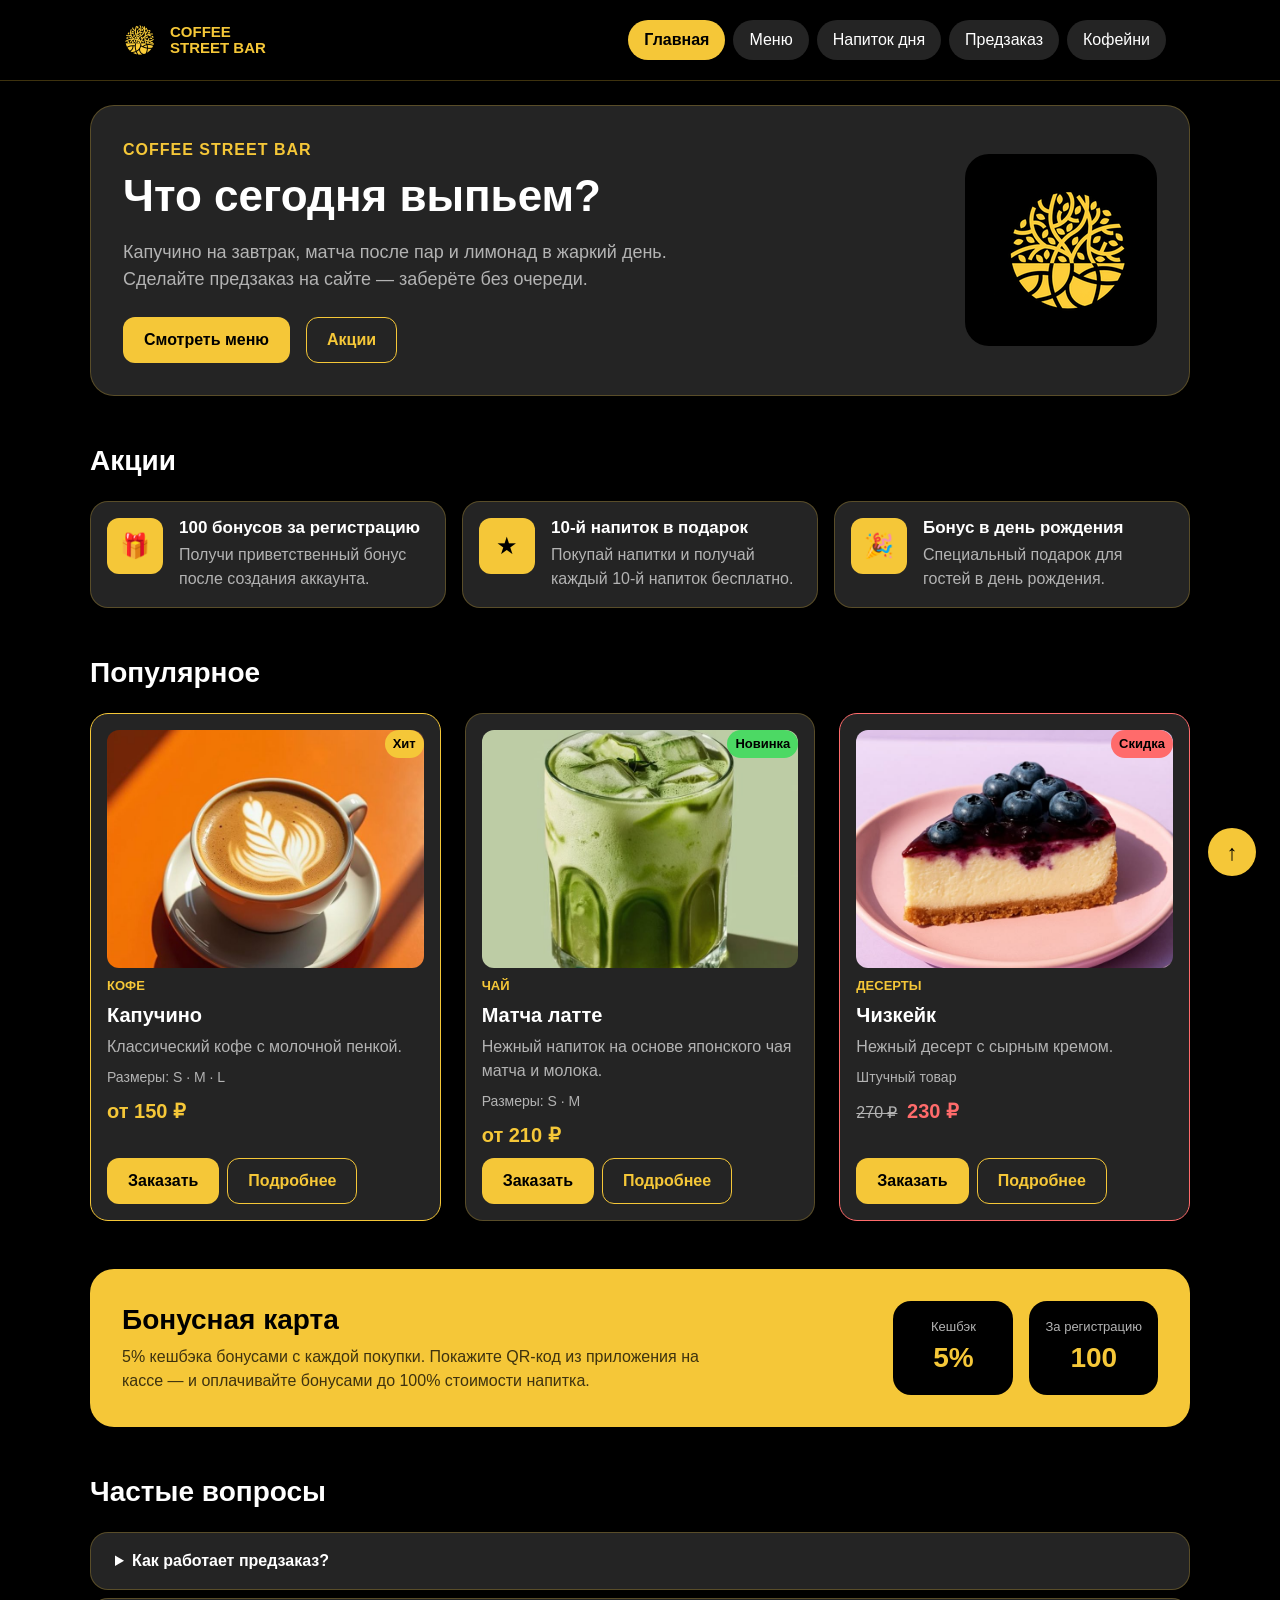
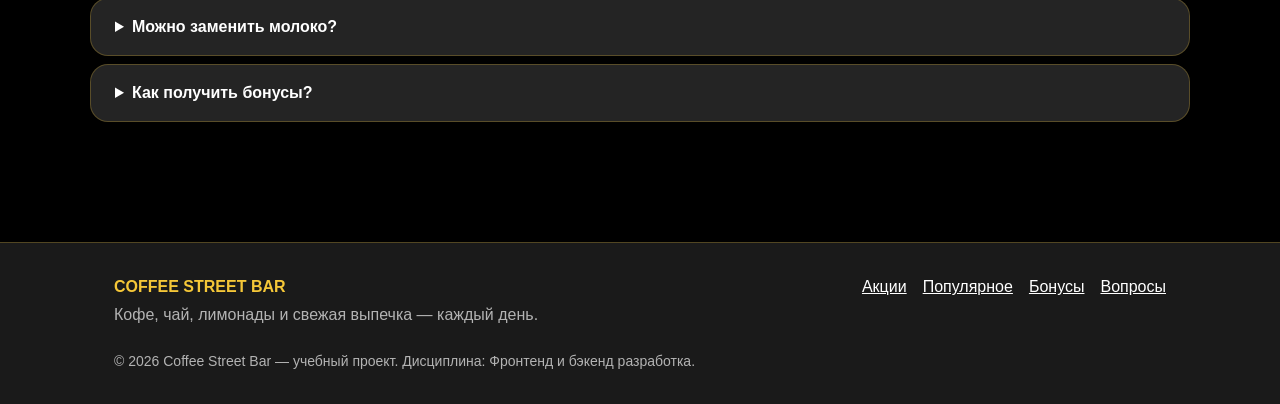
==== commit c2b0331c: "feat: add product photos" ====
--- a/index.html
+++ b/index.html
@@ -85,7 +85,7 @@
       <div class="products-grid">
         <article class="product-card product-card--featured">
           <span class="product-card__badge product-card__badge--hit">Хит</span>
-          <img class="product-card__image" src="images/cappuccino.svg" alt="Капучино" width="320" height="240">
+          <img class="product-card__image" src="images/cappuccino.jpg" alt="Капучино" width="320" height="240">
           <p class="product-card__category">Кофе</p>
           <h3 class="product-card__title">Капучино</h3>
           <p class="product-card__description">Классический кофе с молочной пенкой.</p>
@@ -101,7 +101,7 @@
 
         <article class="product-card">
           <span class="product-card__badge product-card__badge--new">Новинка</span>
-          <img class="product-card__image" src="images/matcha.svg" alt="Матча латте" width="320" height="240">
+          <img class="product-card__image" src="images/matcha.jpg" alt="Матча латте" width="320" height="240">
           <p class="product-card__category">Чай</p>
           <h3 class="product-card__title">Матча латте</h3>
           <p class="product-card__description">Нежный напиток на основе японского чая матча и молока.</p>
@@ -117,7 +117,7 @@
 
         <article class="product-card product-card--discount">
           <span class="product-card__badge product-card__badge--sale">Скидка</span>
-          <img class="product-card__image" src="images/cheesecake.svg" alt="Чизкейк" width="320" height="240">
+          <img class="product-card__image" src="images/cheesecake.jpg" alt="Чизкейк" width="320" height="240">
           <p class="product-card__category">Десерты</p>
           <h3 class="product-card__title">Чизкейк</h3>
           <p class="product-card__description">Нежный десерт с сырным кремом.</p>
--- a/css/style.css
+++ b/css/style.css
@@ -1207,3 +1207,8 @@
   background-color: var(--color-success-bg);
   border-radius: var(--radius-sm);
 }
+.product-card__image,
+.product-page__image {
+  aspect-ratio: 4 / 3;
+  object-fit: cover;
+}
